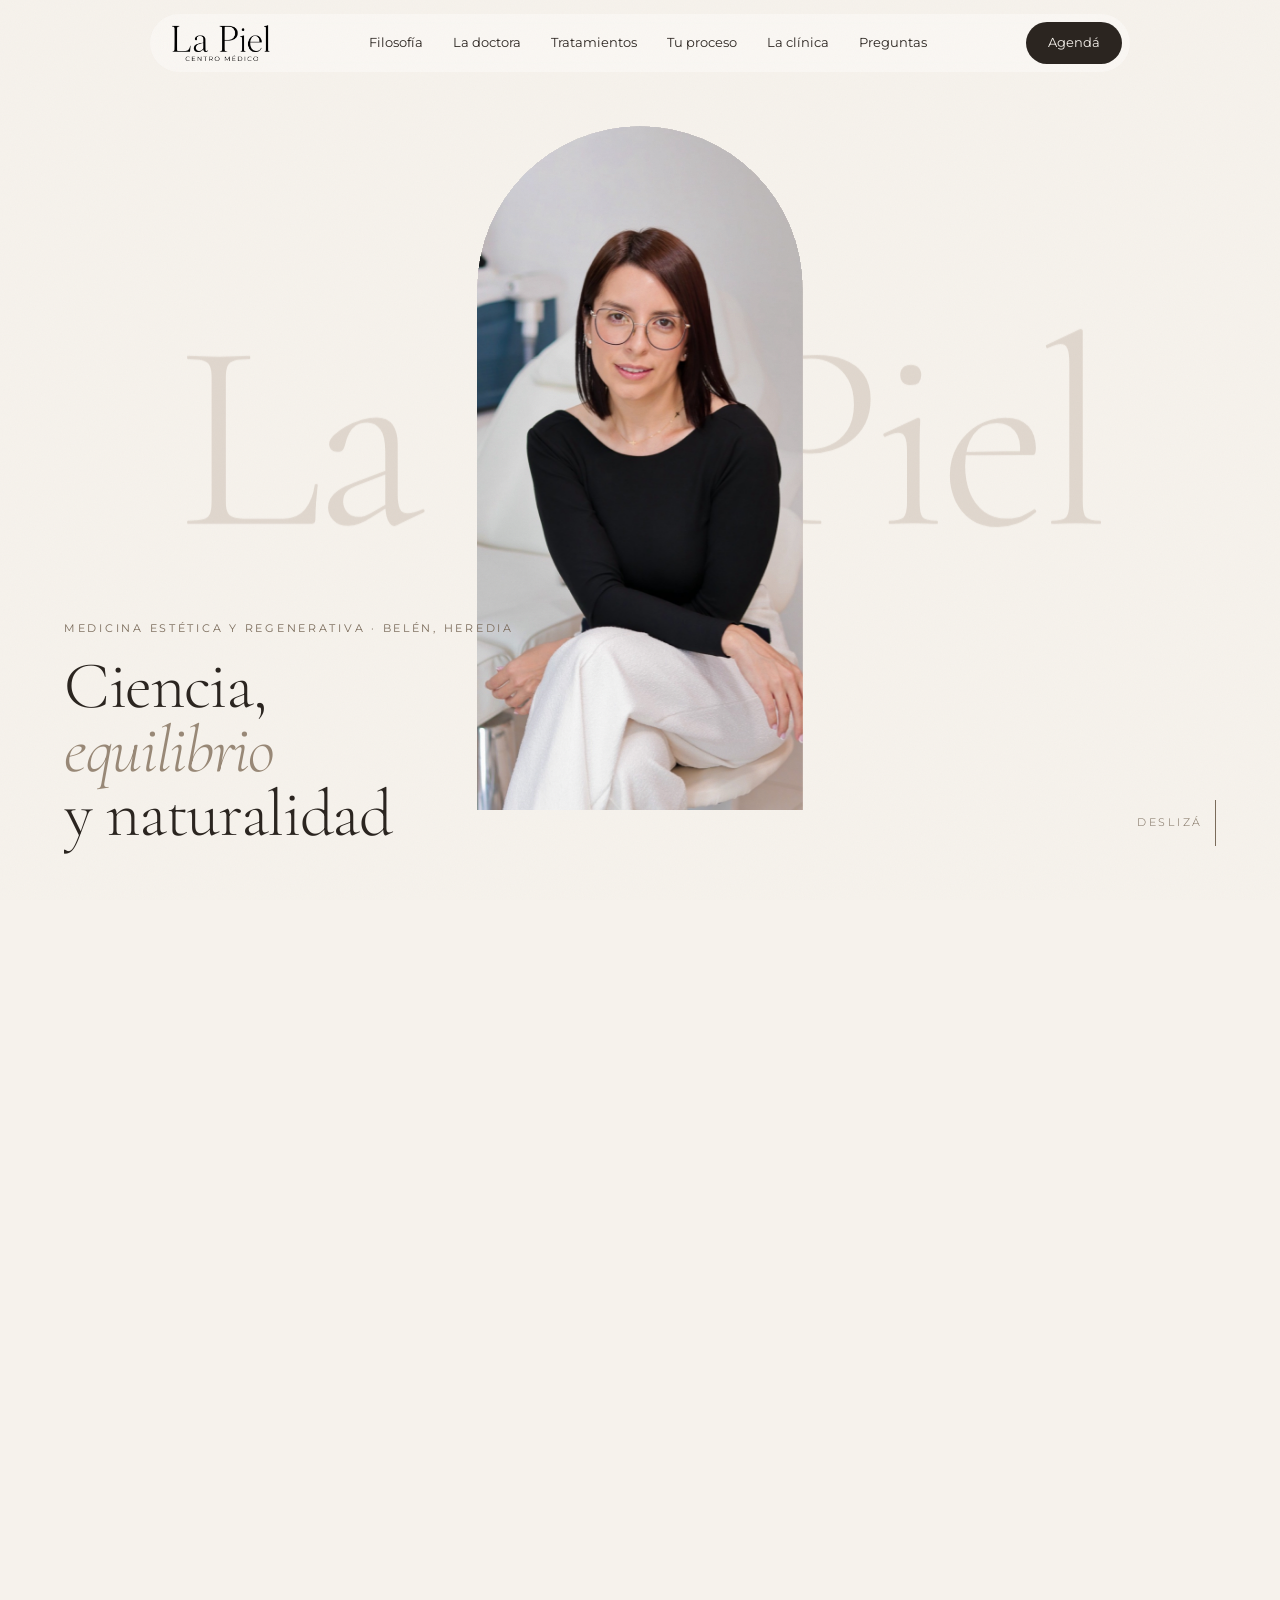
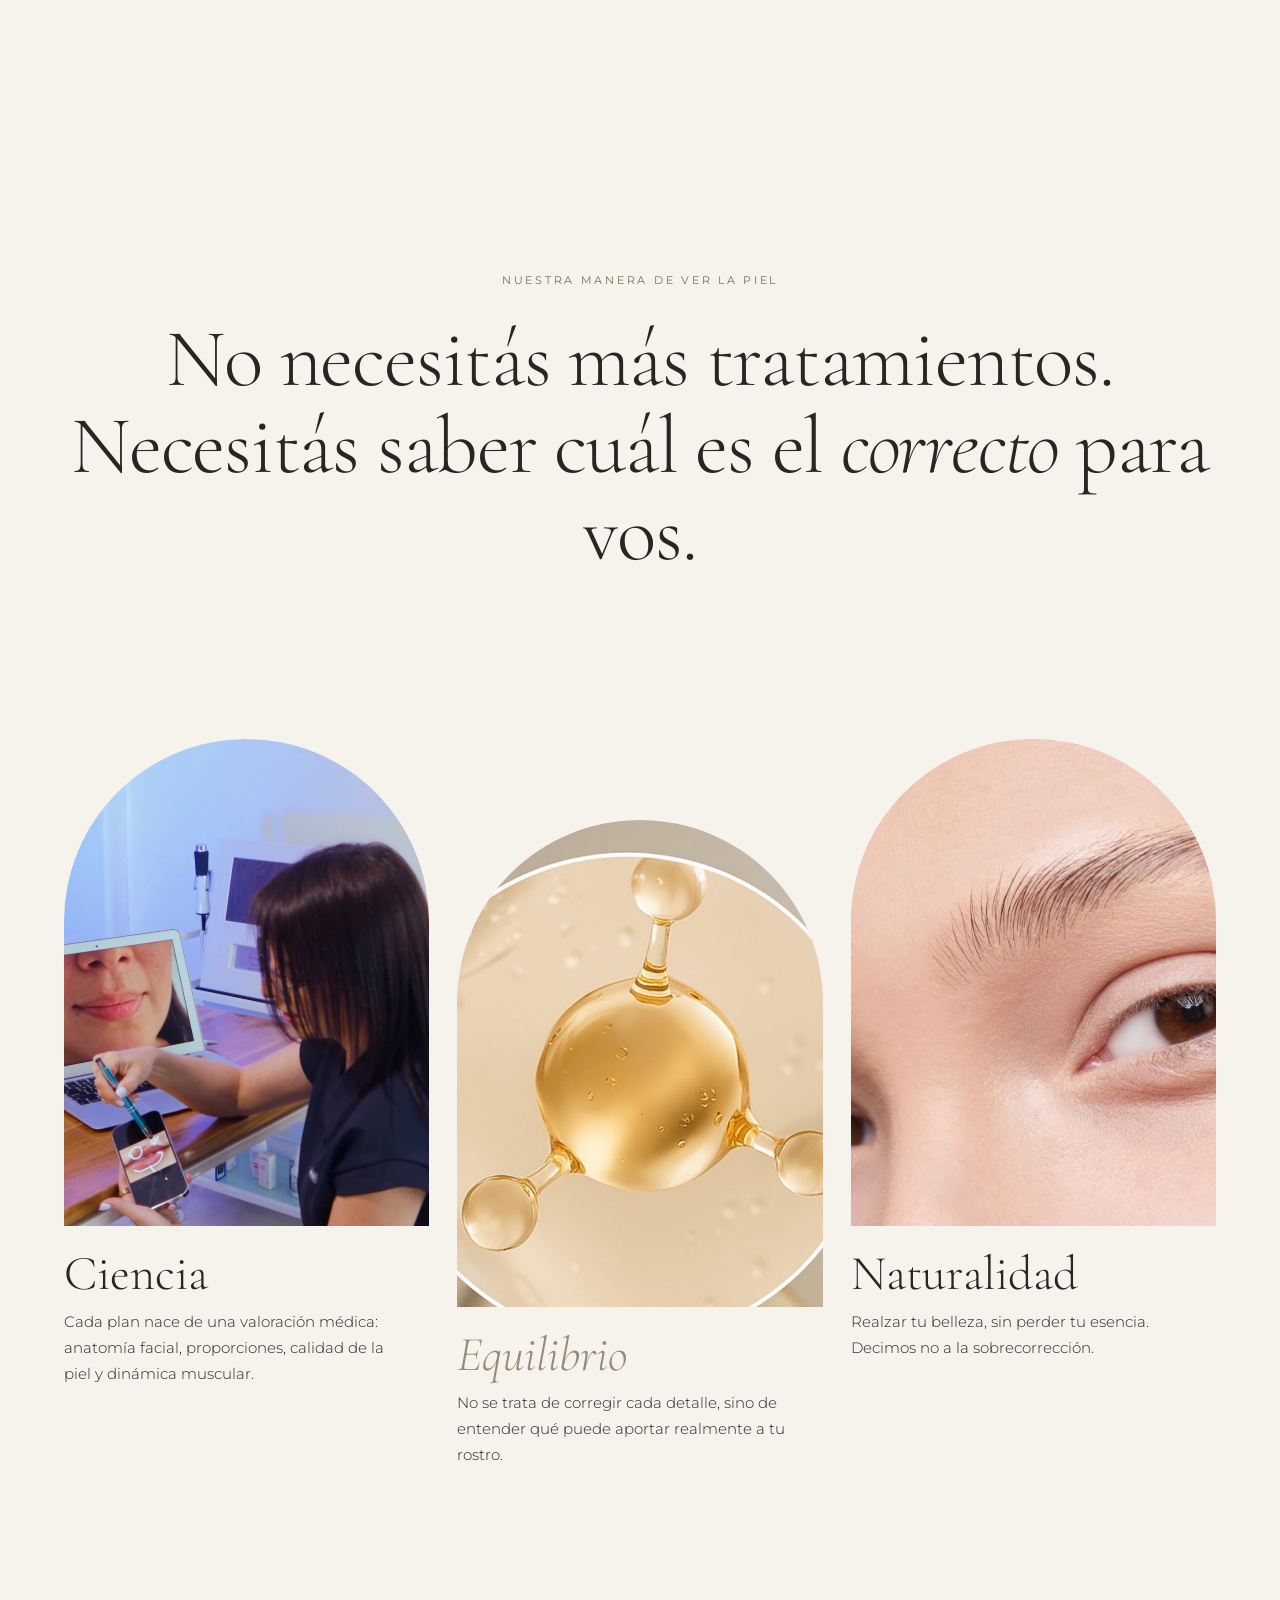
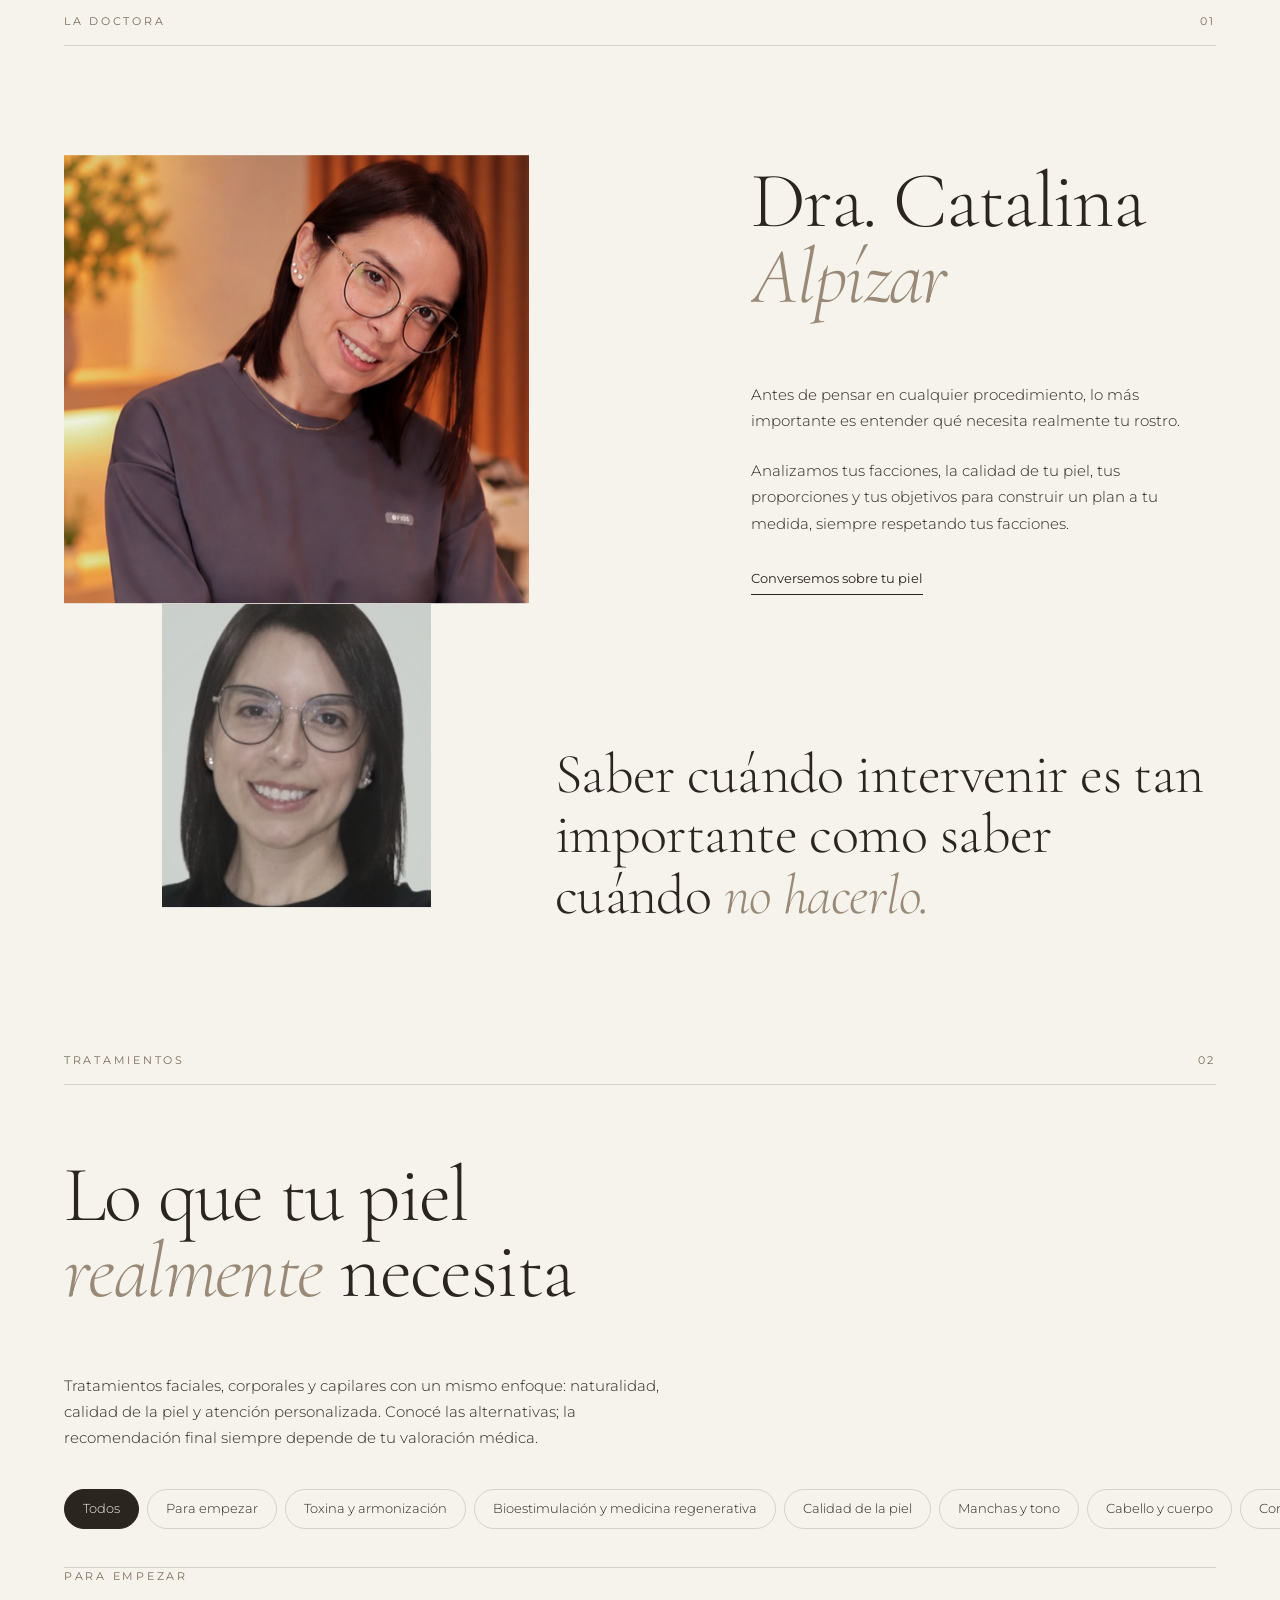
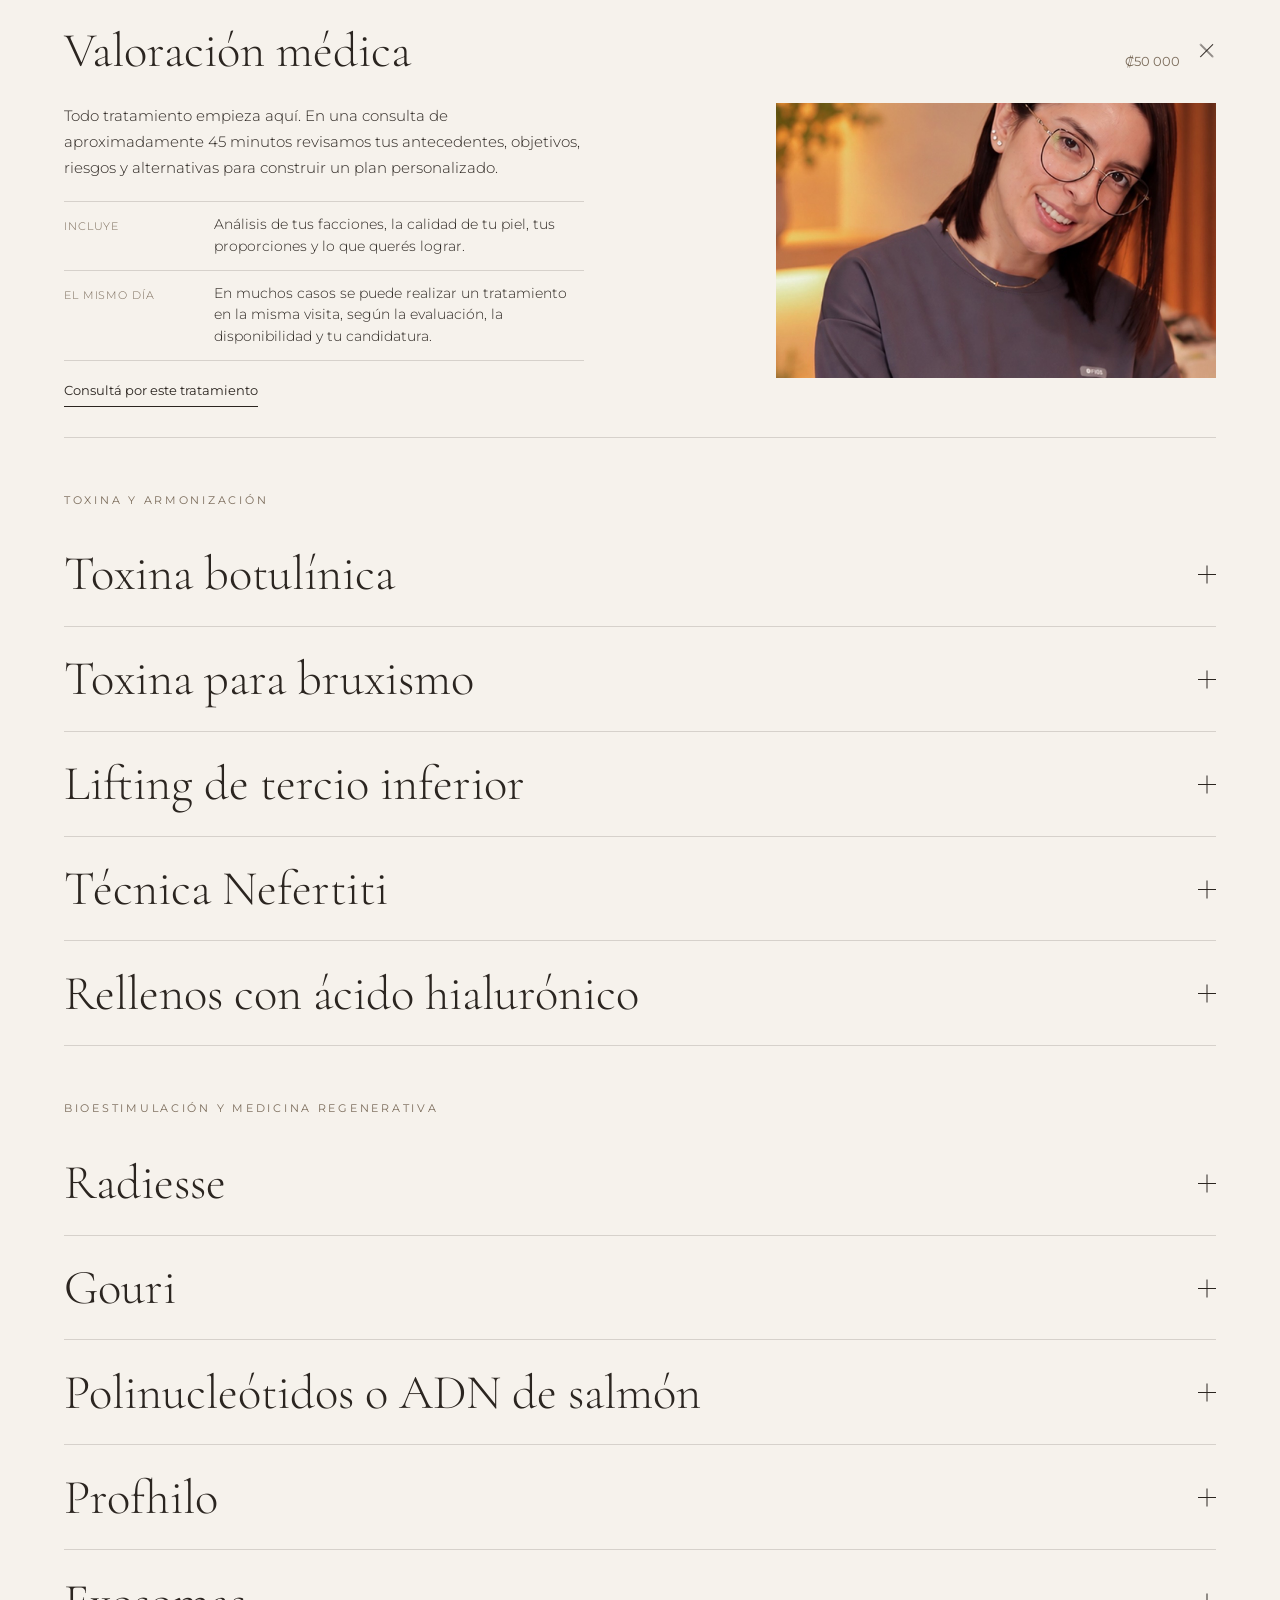
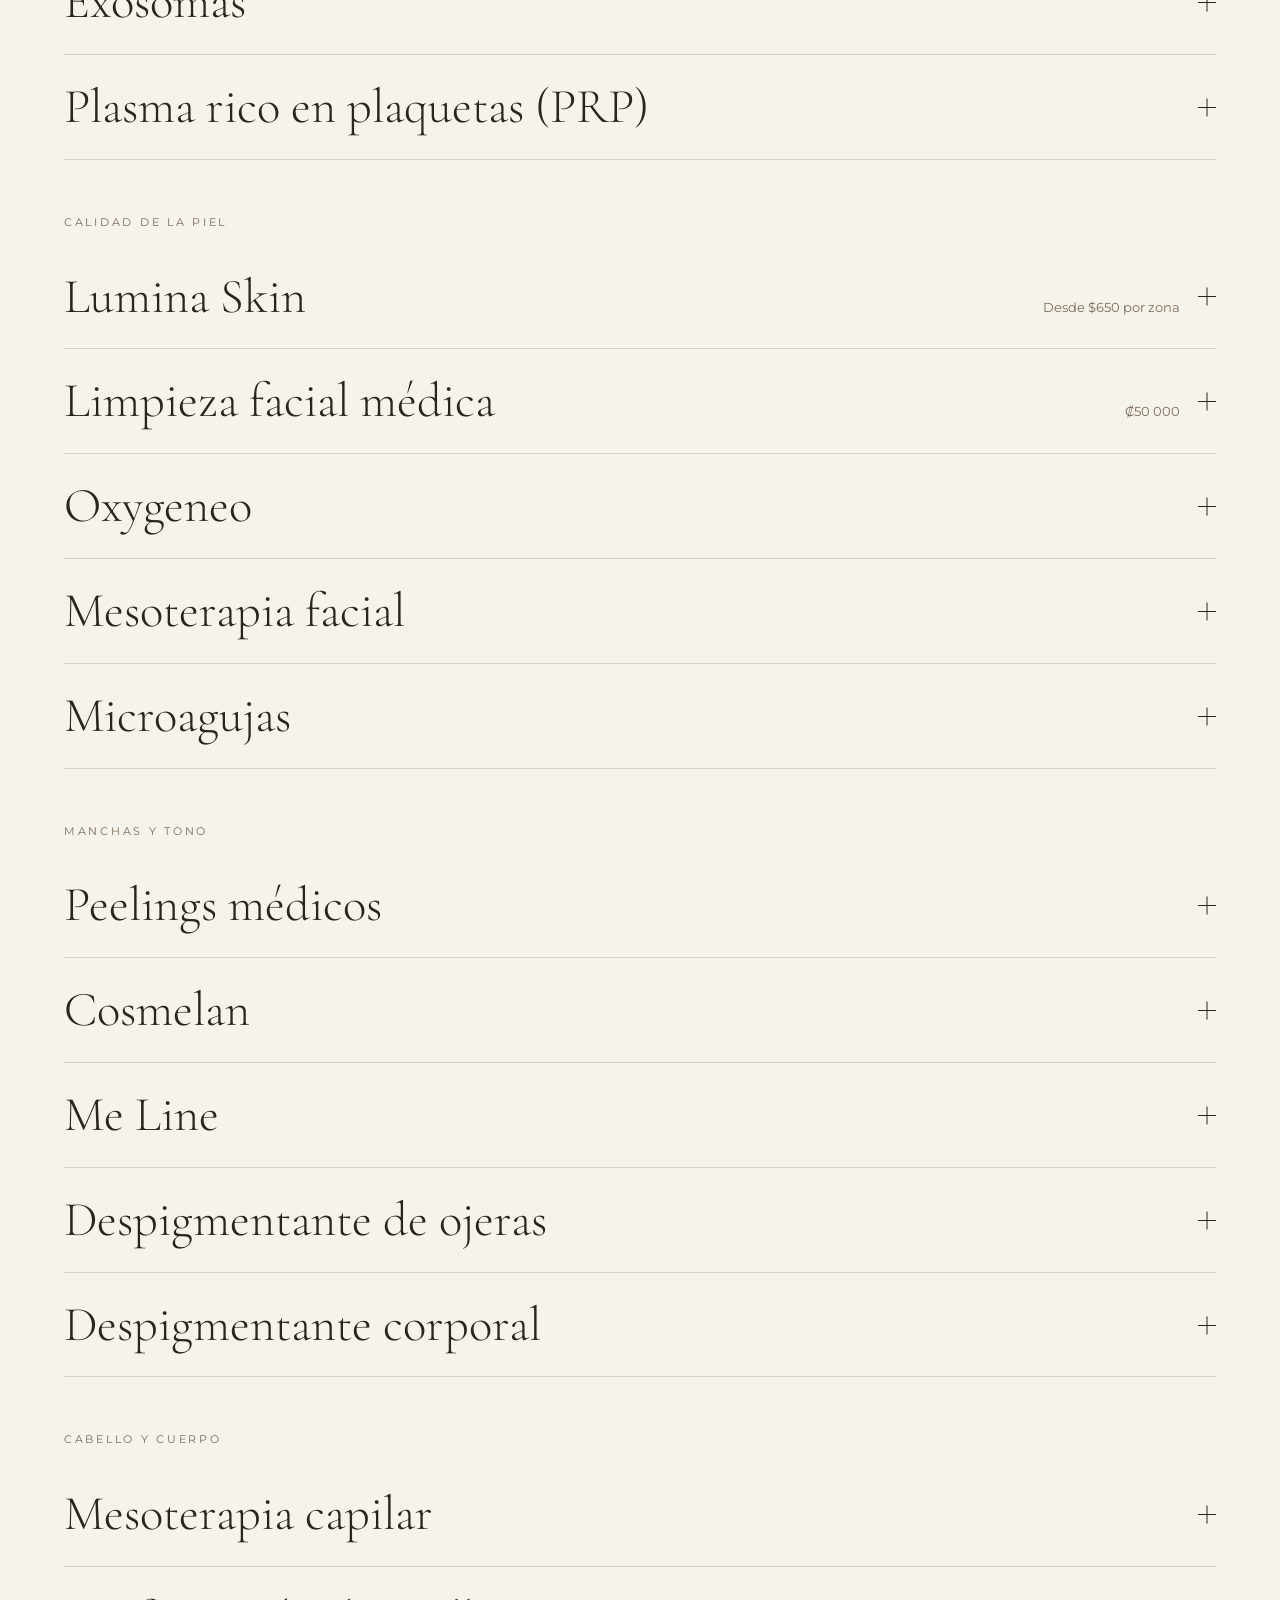
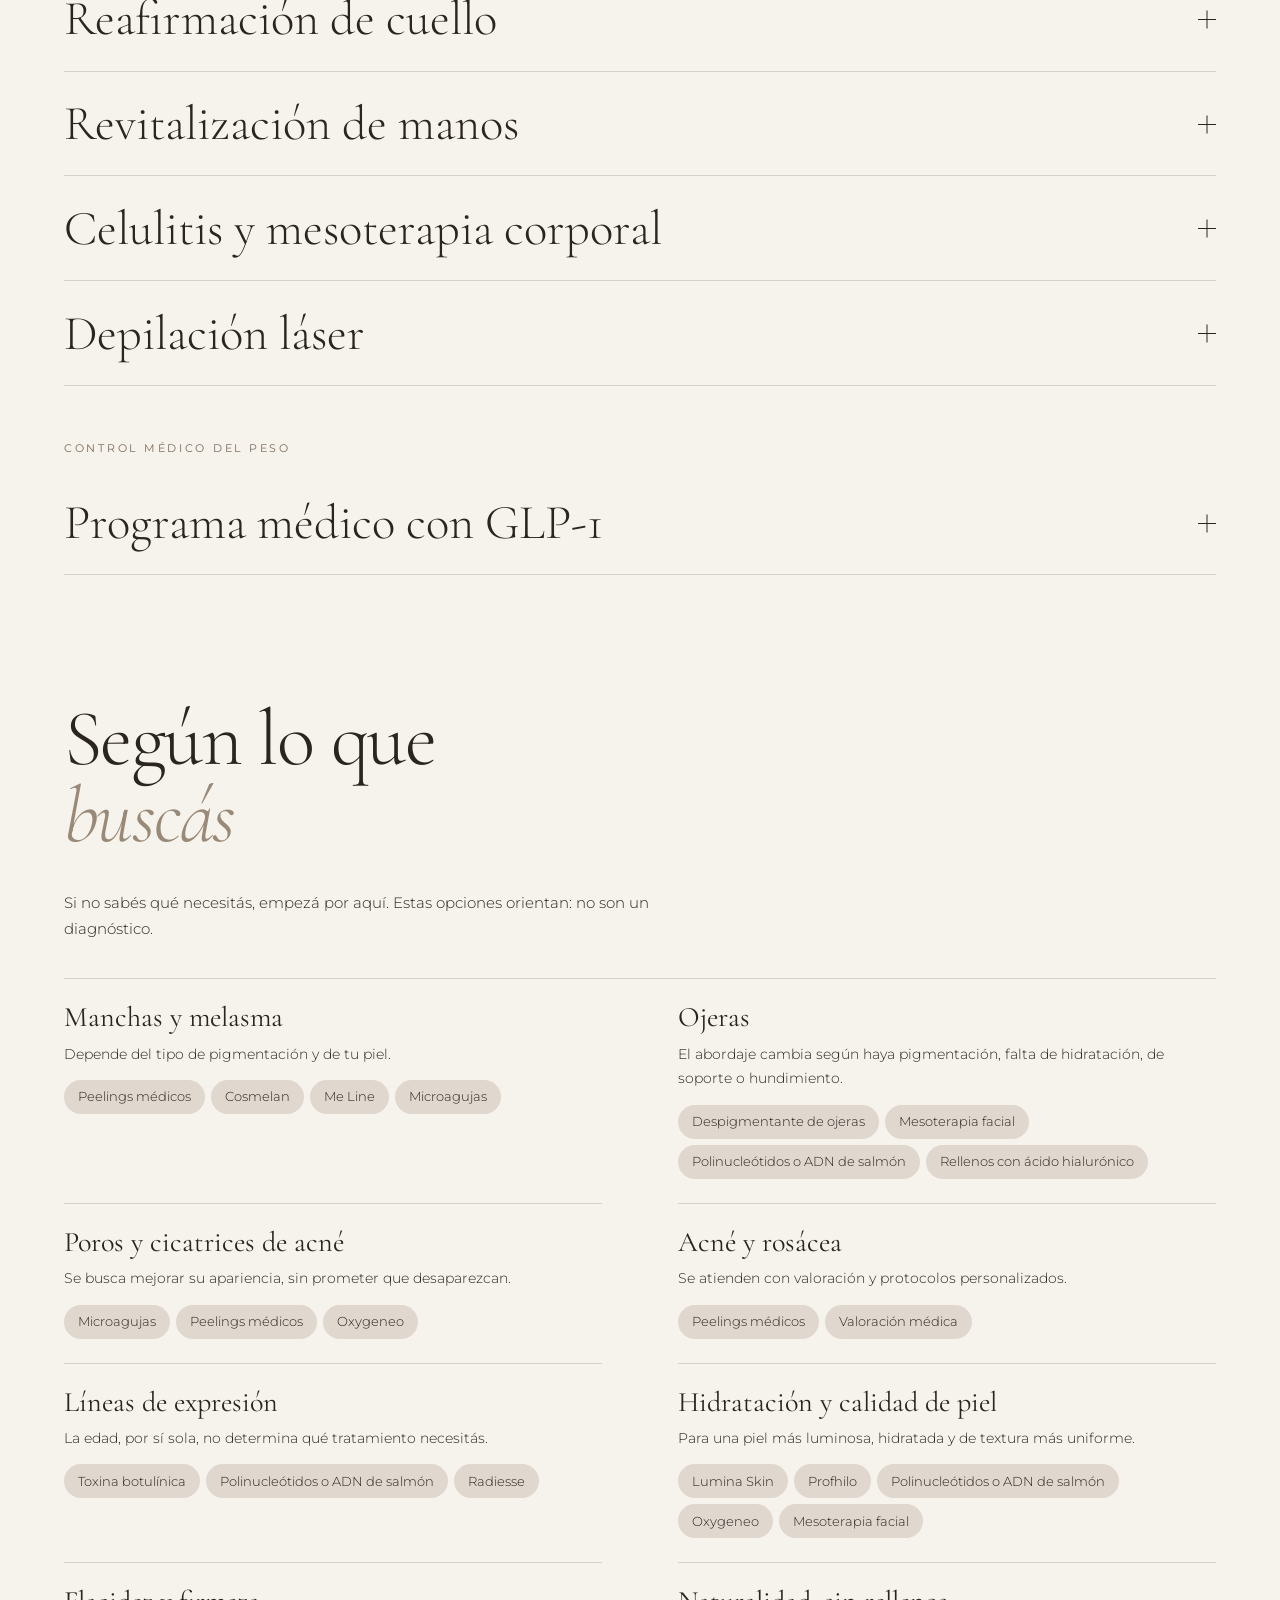
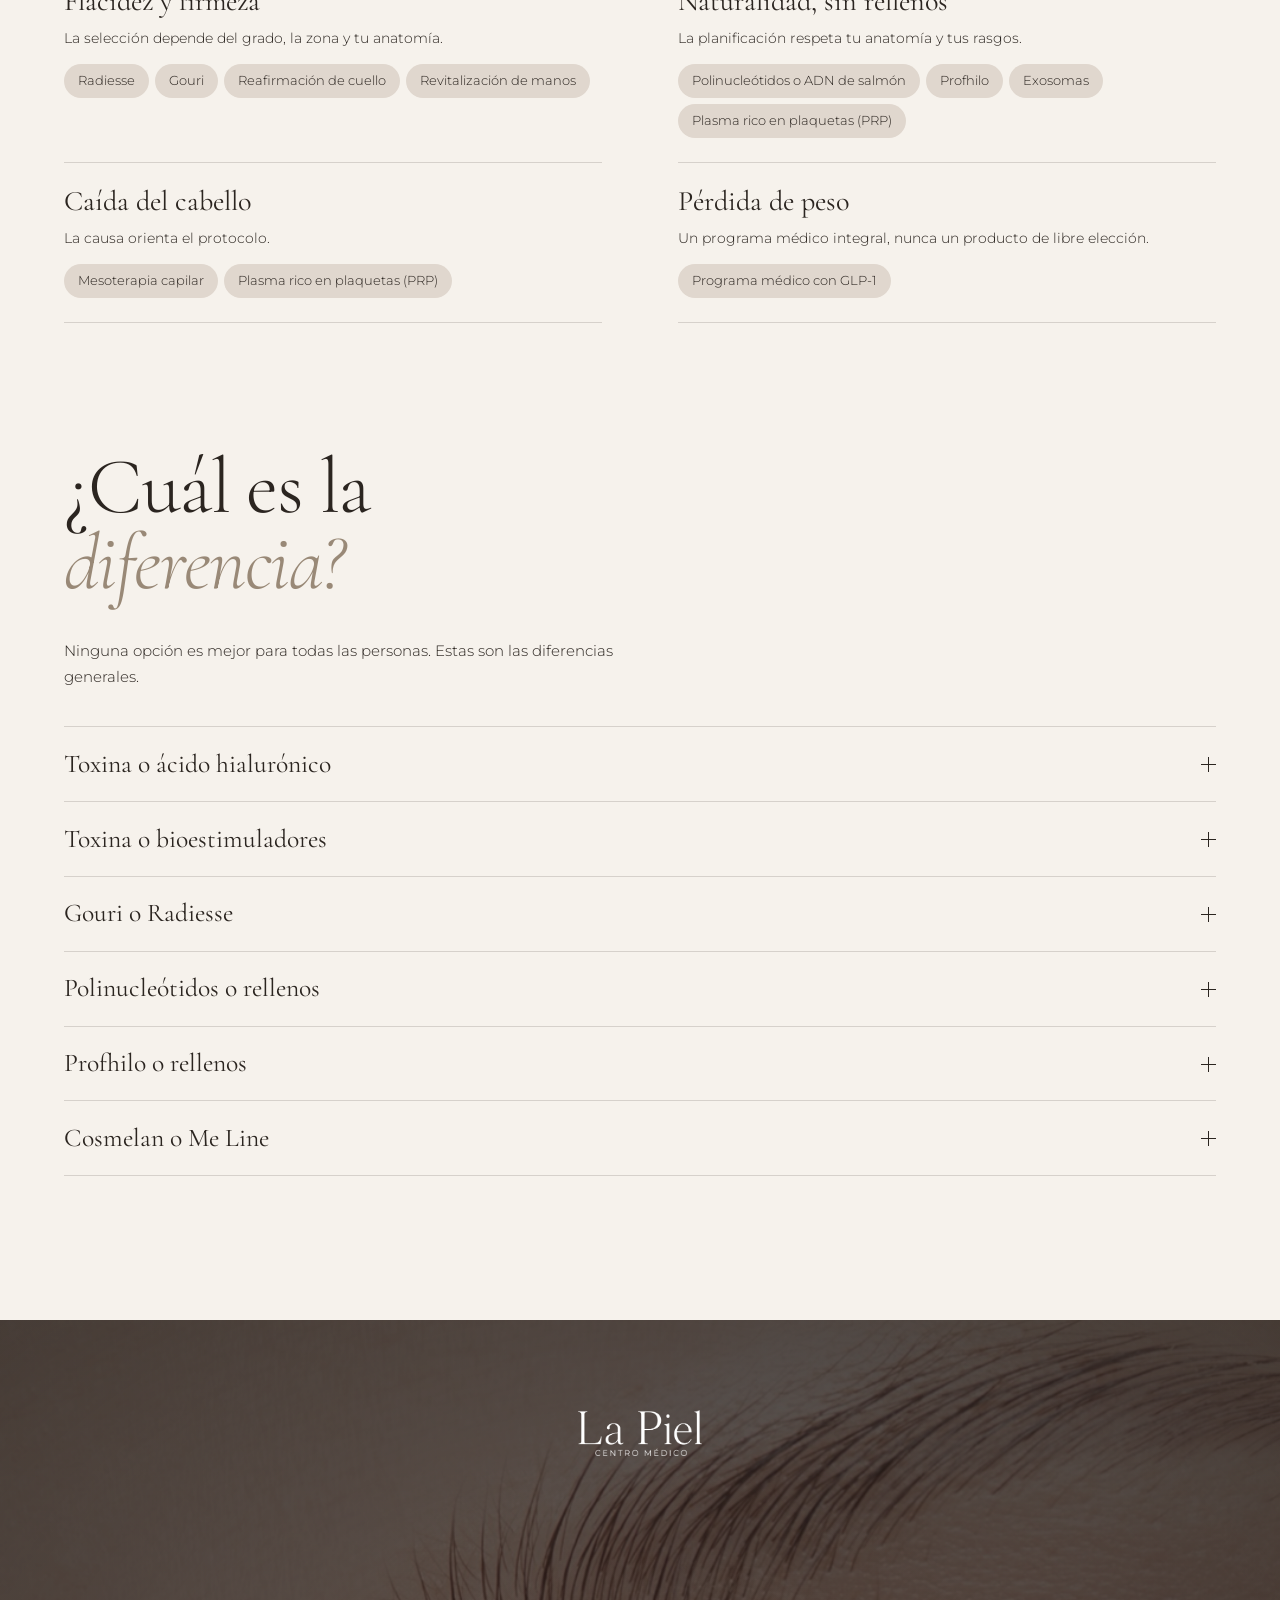
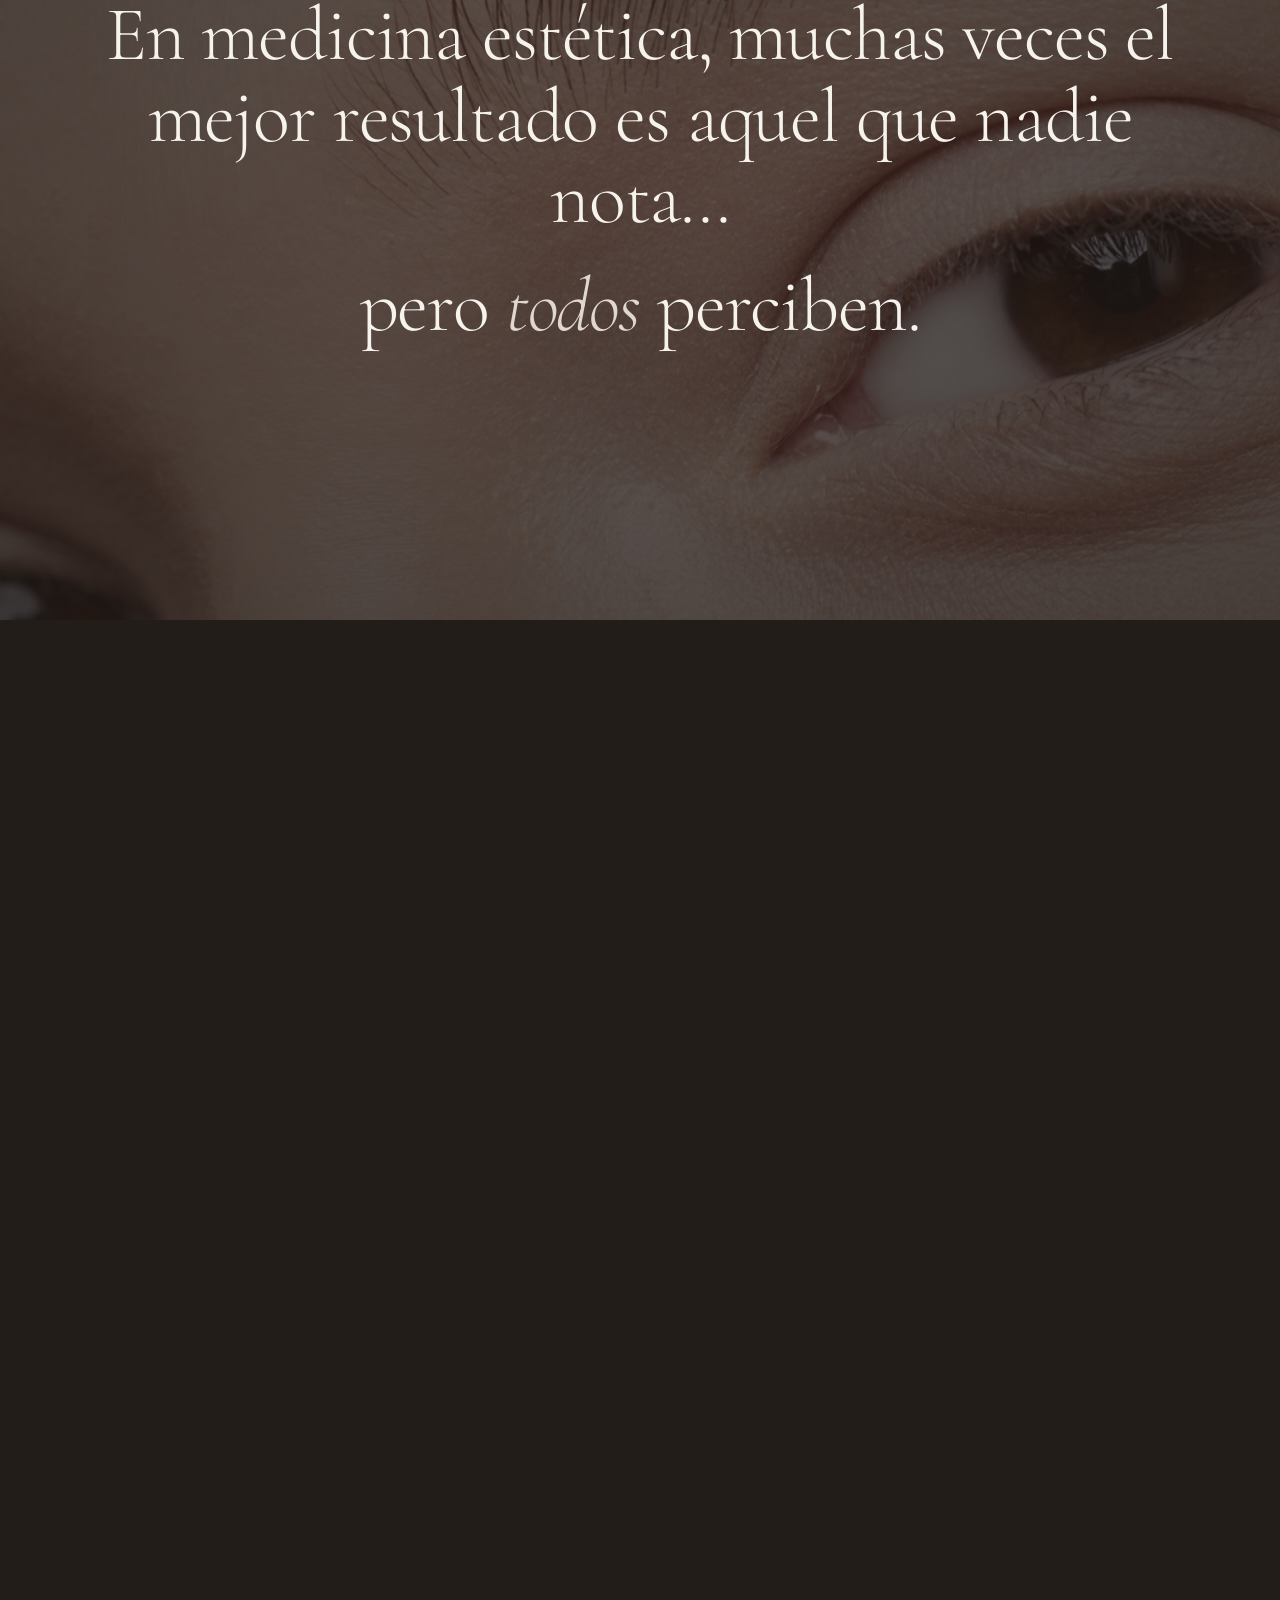
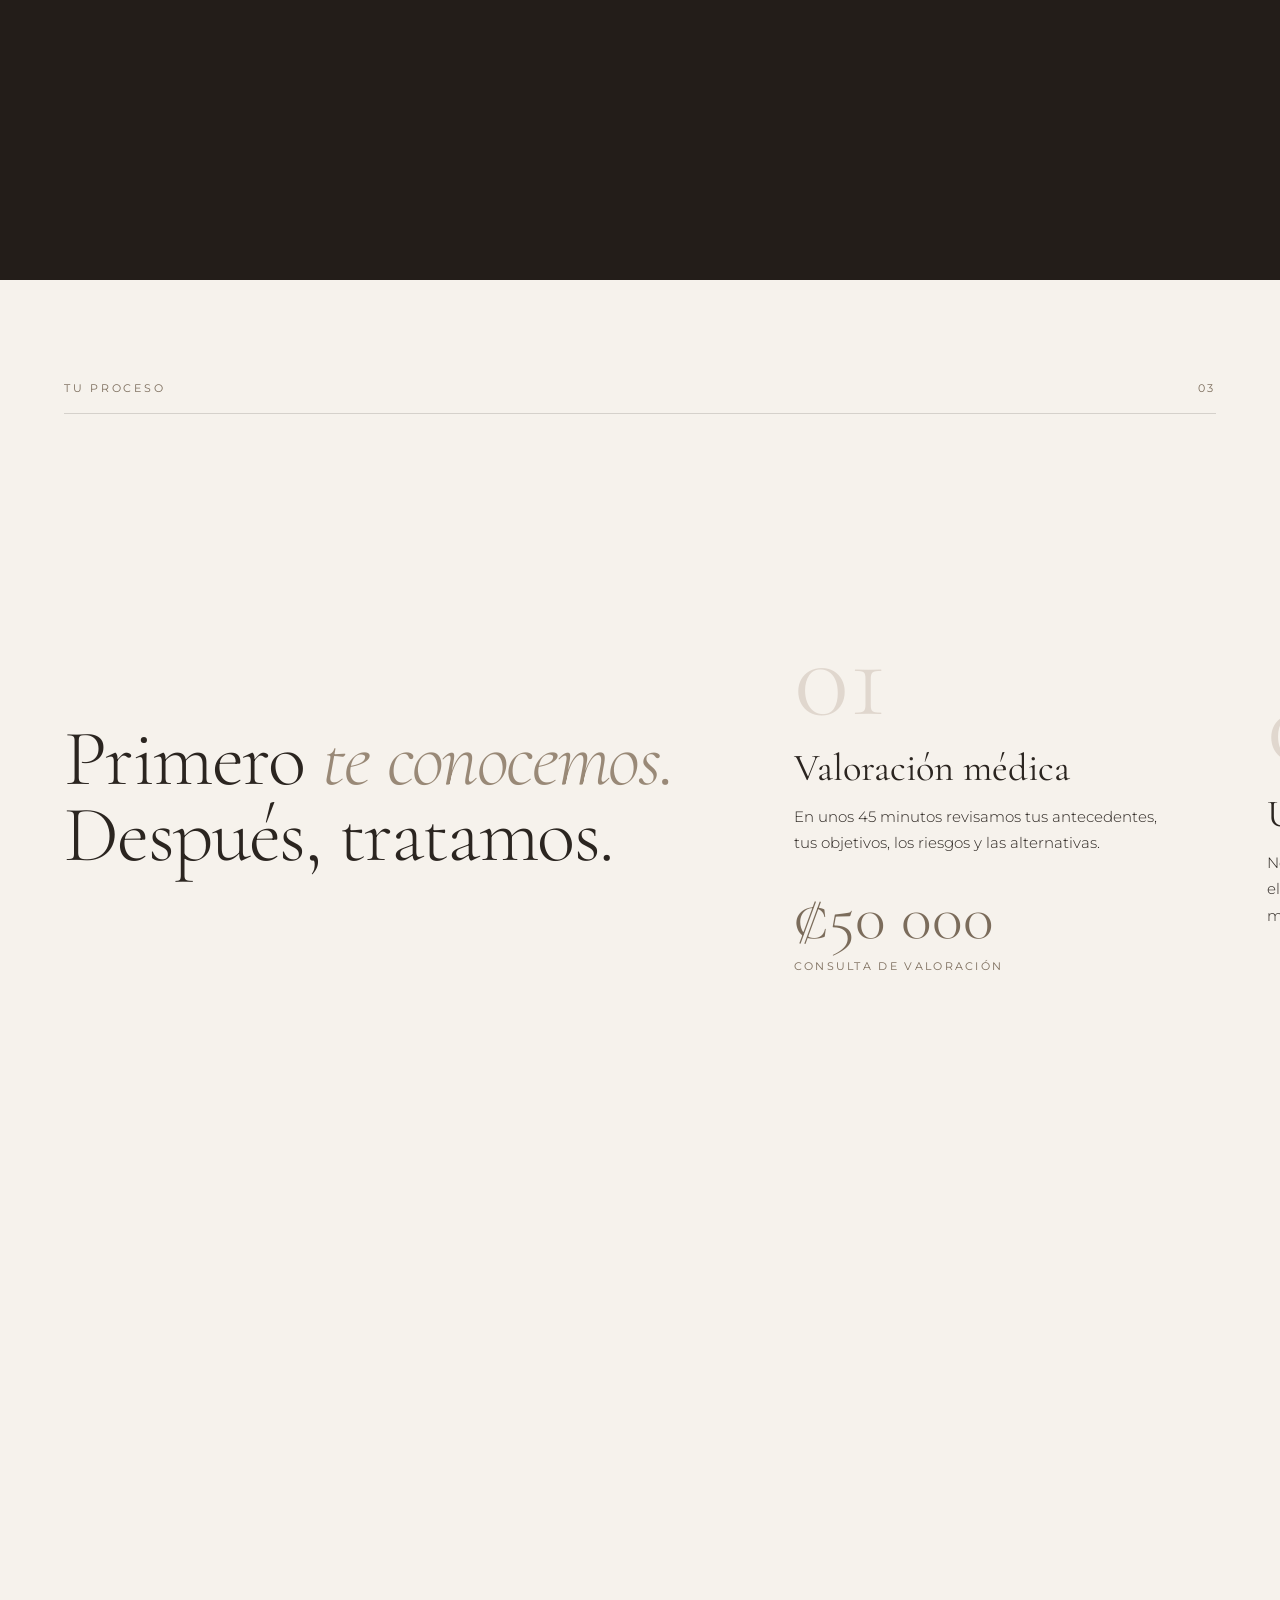
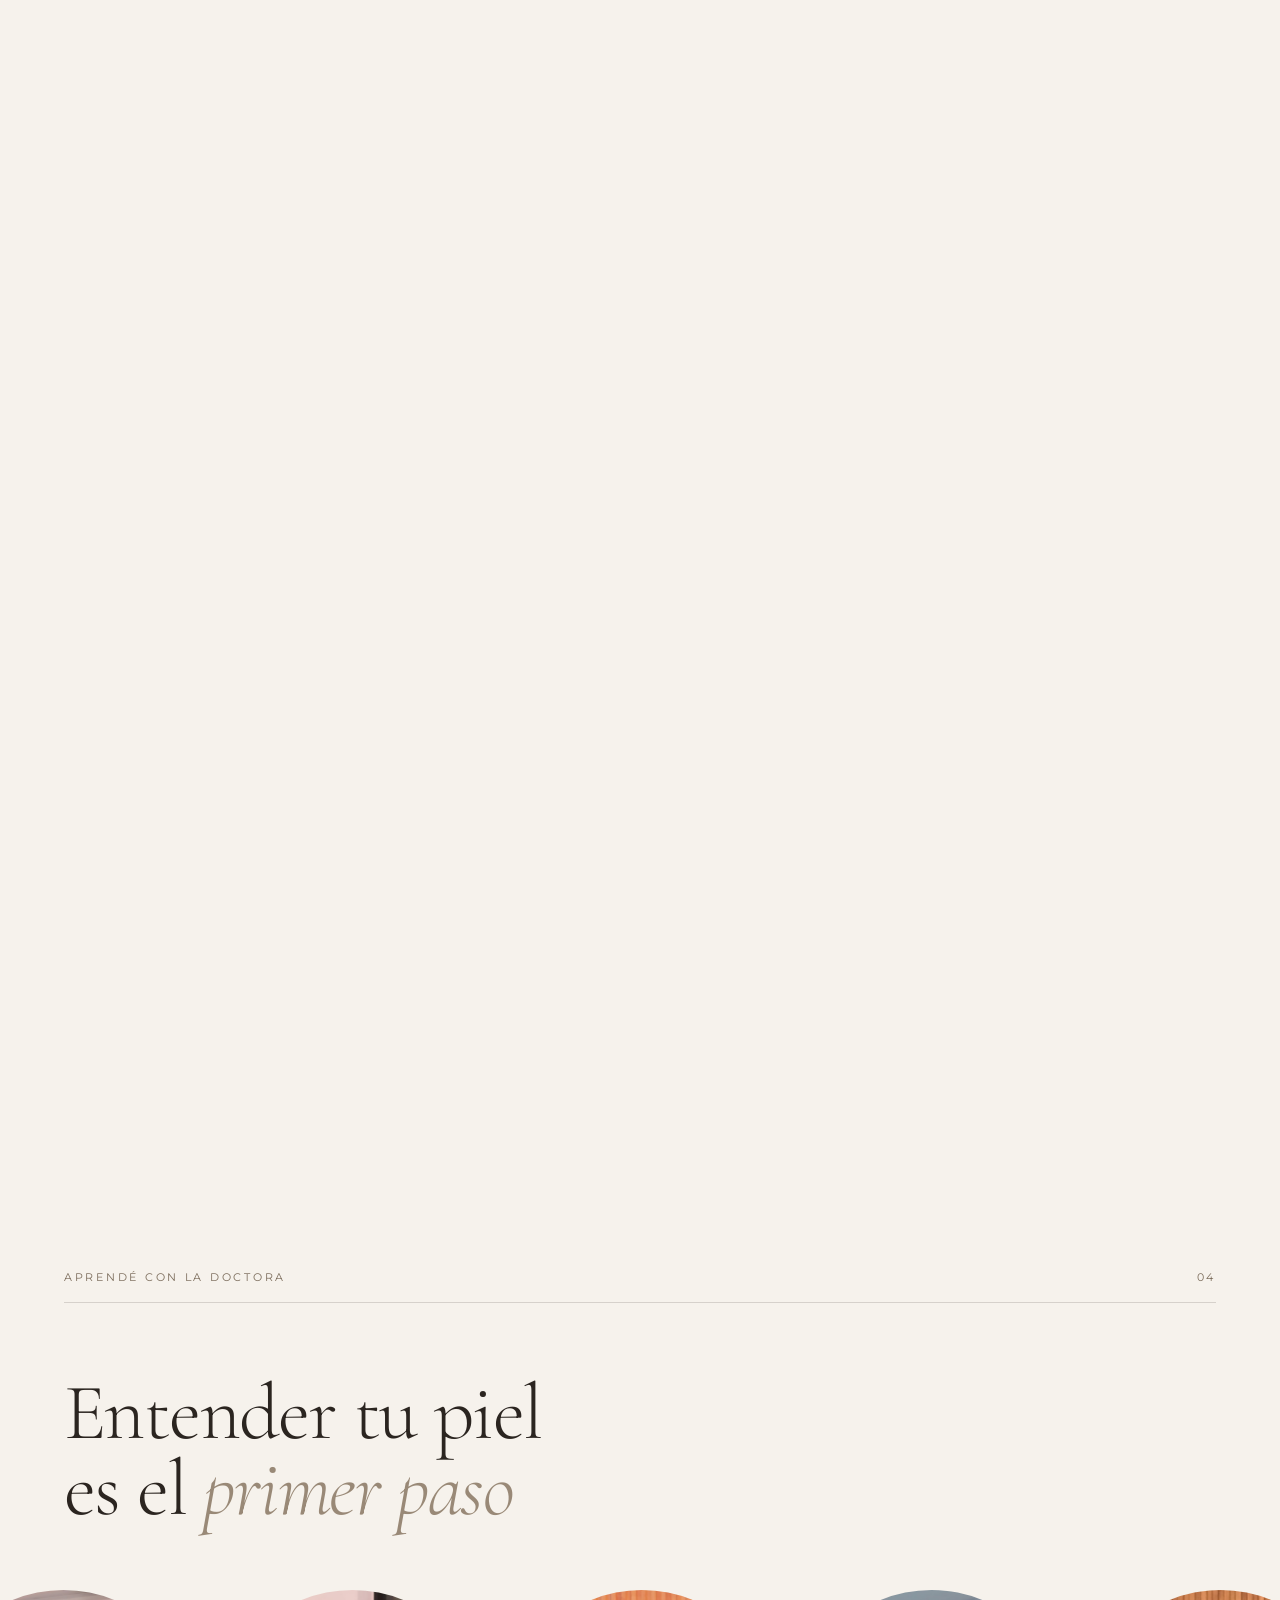
==== index.html @ 3d65d207 "Demostración del sitio de La Piel Centro Médico Publicación temporal con GitHub Pages, fuera de busc" ====
<!doctype html>
<html lang="es-CR">
<head>
  <meta charset="utf-8">
  <!-- Demostración: fuera de buscadores hasta que se publique con su dominio. -->
  <meta name="robots" content="noindex, nofollow">
  <meta name="viewport" content="width=device-width, initial-scale=1, viewport-fit=cover">
  <title>La Piel Centro Médico · Dra. Catalina Alpízar</title>
  <meta name="description" content="Medicina regenerativa y tratamientos faciales, corporales y capilares en Belén, Heredia, con la Dra. Catalina Alpízar. Ciencia, equilibrio y naturalidad.">
  <meta name="theme-color" content="#f6f2ec">
  <link rel="icon" href="img/isotipo.png">
  <link rel="preconnect" href="https://fonts.googleapis.com">
  <link rel="preconnect" href="https://fonts.gstatic.com" crossorigin>
  <link href="https://fonts.googleapis.com/css2?family=Cormorant+Garamond:ital,wght@0,300;0,400;0,500;1,300;1,400&family=Montserrat:wght@300;400;500&display=swap" rel="stylesheet">
  <link rel="stylesheet" href="estilos.css">
  <script>document.documentElement.classList.add('js')</script>
</head>
<body>

<div class="telon" aria-hidden="true"><img src="img/logo-blanco.png" alt=""></div>
<div class="avance" aria-hidden="true"></div>

<header class="nav">
  <a href="#inicio" class="nav-logo" aria-label="La Piel Centro Médico, inicio"><img src="img/logo-negro.png" alt=""></a>
  <nav class="nav-links" aria-label="Principal">
    <a href="#filosofia">Filosofía</a>
    <a href="#doctora">La doctora</a>
    <a href="#tratamientos">Tratamientos</a>
    <a href="#proceso">Tu proceso</a>
    <a href="#clinica">La clínica</a>
    <a href="#preguntas-frecuentes">Preguntas</a>
  </nav>
  <a class="nav-cta" href="https://wa.me/50664792222" target="_blank" rel="noopener">Agendá</a>
</header>

<main>

  <!-- Portada -->
  <section class="portada" id="inicio">
    <div class="portada-fija">
      <p class="portada-gigante" aria-hidden="true"><span data-lado="-1">La</span><span data-lado="1">Piel</span></p>
      <figure class="arco"><img src="img/dra-sentada.jpg" alt="Dra. Catalina Alpízar en su consultorio"></figure>
      <div class="portada-texto">
        <p class="etiqueta entra">Medicina estética y regenerativa · Belén, Heredia</p>
        <h1 class="titulo">
          <span class="linea"><span>Ciencia,</span></span>
          <span class="linea"><span><em>equilibrio</em></span></span>
          <span class="linea"><span>y naturalidad</span></span>
        </h1>
      </div>
      <p class="portada-baja entra">Deslizá<i></i></p>
    </div>
  </section>

  <!-- Manifiesto -->
  <section class="manifiesto">
    <p class="etiqueta">Nuestra manera de ver la piel</p>
    <p class="manifiesto-texto" data-palabras>No necesitás más tratamientos. Necesitás saber cuál es el correcto para vos.</p>
  </section>

  <!-- Filosofía -->
  <section class="pilares" id="filosofia">
    <article class="pilar">
      <figure class="foto"><video src="img/videos/toma-laboratorio.mp4" poster="img/toma-laboratorio.jpg" muted loop playsinline preload="metadata" data-enfoque></video></figure>
      <h2>Ciencia</h2>
      <p class="sube">Cada plan nace de una valoración médica: anatomía facial, proporciones, calidad de la piel y dinámica muscular.</p>
    </article>
    <article class="pilar pilar-baja">
      <figure class="foto"><img src="img/trat/exosomas.jpg" alt="Esfera dorada de sérum" loading="lazy"></figure>
      <h2><em>Equilibrio</em></h2>
      <p class="sube">No se trata de corregir cada detalle, sino de entender qué puede aportar realmente a tu rostro.</p>
    </article>
    <article class="pilar">
      <figure class="foto"><img src="img/piel-ancha.jpg" alt="Primer plano de un rostro con piel luminosa" loading="lazy"></figure>
      <h2>Naturalidad</h2>
      <p class="sube">Realzar tu belleza, sin perder tu esencia. Decimos no a la sobrecorrección.</p>
    </article>
  </section>

  <!-- La doctora -->
  <section class="doctora" id="doctora">
    <div class="regla"><span>La doctora</span><span>01</span></div>
    <div class="doctora-rejilla">
      <figure class="foto foto-a" data-mover="-0.08"><img src="img/dra-sonrisa.jpg" alt="La doctora sonriendo en la clínica" loading="lazy"></figure>
      <figure class="foto foto-b" data-mover="0.1"><img src="img/dra-sueter.jpg" alt="La doctora en su consultorio" loading="lazy"></figure>
      <div class="doctora-texto">
        <h2 class="titulo titulo-m">
          <span class="linea"><span>Dra. Catalina</span></span>
          <span class="linea"><span><em>Alpízar</em></span></span>
        </h2>
        <p class="etiqueta sube">Medicina estética y regenerativa</p>
        <p class="sube">Antes de pensar en cualquier procedimiento, lo más importante es entender qué necesita realmente tu rostro.</p>
        <p class="sube">Analizamos tus facciones, la calidad de tu piel, tus proporciones y tus objetivos para construir un plan a tu medida, siempre respetando tus facciones.</p>
        <a class="enlace sube" href="https://wa.me/50664792222" target="_blank" rel="noopener">Conversemos sobre tu piel</a>
      </div>
      <figure class="foto foto-c" data-mover="-0.05"><img src="img/dra-retrato.jpg" alt="Retrato de la Dra. Catalina Alpízar" loading="lazy"></figure>
      <p class="doctora-cita sube">Saber cuándo intervenir es tan importante como saber cuándo <em>no hacerlo.</em></p>
    </div>
  </section>

  <!-- Tratamientos -->
  <section class="tratamientos" id="tratamientos">
    <div class="regla"><span>Tratamientos</span><span>02</span></div>
    <h2 class="titulo titulo-m">
      <span class="linea"><span>Lo que tu piel</span></span>
      <span class="linea"><span><em>realmente</em> necesita</span></span>
    </h2>
    <p class="tratamientos-intro sube">Tratamientos faciales, corporales y capilares con un mismo enfoque: naturalidad, calidad de la piel y atención personalizada. Conocé las alternativas; la recomendación final siempre depende de tu valoración médica.</p>
    <div class="filtros" id="filtros" role="group" aria-label="Filtrar tratamientos por categoría"></div>
    <ul class="lista" id="lista"></ul>

    <div class="guia-bloque">
      <h2 class="titulo titulo-m">
        <span class="linea"><span>Según lo que</span></span>
        <span class="linea"><span><em>buscás</em></span></span>
      </h2>
      <p class="tratamientos-intro sube">Si no sabés qué necesitás, empezá por aquí. Estas opciones orientan: no son un diagnóstico.</p>
      <ul class="guia" id="guia"></ul>
    </div>

    <div class="guia-bloque">
      <h2 class="titulo titulo-m">
        <span class="linea"><span>¿Cuál es la</span></span>
        <span class="linea"><span><em>diferencia?</em></span></span>
      </h2>
      <p class="tratamientos-intro sube">Ninguna opción es mejor para todas las personas. Estas son las diferencias generales.</p>
      <ul class="plegables" id="diferencias"></ul>
    </div>
  </section>

  <!-- Frase sobre madera -->
  <section class="frase">
    <div class="frase-fija">
      <div class="frase-fondo" aria-hidden="true"></div>
      <img class="frase-marca" src="img/logo-blanco.png" alt="" aria-hidden="true">
      <blockquote>
        <p class="frase-a">En medicina estética, muchas veces el mejor resultado es aquel que nadie nota…</p>
        <p class="frase-b">pero <em>todos</em> perciben.</p>
      </blockquote>
    </div>
  </section>

  <!-- Proceso -->
  <section class="proceso" id="proceso">
    <div class="proceso-fijo">
      <div class="regla"><span>Tu proceso</span><span>03</span></div>
      <div class="proceso-pista">
        <article class="paso paso-inicio">
          <h2 class="titulo titulo-m">Primero <em>te conocemos.</em><br>Después, tratamos.</h2>
        </article>
        <article class="paso">
          <p class="paso-n">01</p>
          <h3>Valoración médica</h3>
          <p>En unos 45 minutos revisamos tus antecedentes, tus objetivos, los riesgos y las alternativas.</p>
          <p class="cifra">₡50 000<small>Consulta de valoración</small></p>
        </article>
        <article class="paso">
          <p class="paso-n">02</p>
          <h3>Un plan para vos</h3>
          <p>No todas las pieles necesitan lo mismo. Definimos el protocolo adecuado para tu caso, sin hacer de más.</p>
        </article>
        <article class="paso">
          <p class="paso-n">03</p>
          <h3>Tratamiento y seguimiento</h3>
          <p>Cada aplicación se planifica de forma personalizada, con seguimiento profesional durante el proceso.</p>
        </article>
        <figure class="paso paso-foto"><img src="img/dra-consultorio.jpg" alt="La doctora en el consultorio de la clínica" loading="lazy"></figure>
      </div>
    </div>
  </section>

  <!-- Instagram -->
  <section class="aprende" id="aprende">
    <div class="aprende-cabeza">
      <div class="regla"><span>Aprendé con la doctora</span><span>04</span></div>
      <h2 class="titulo titulo-m">
        <span class="linea"><span>Entender tu piel</span></span>
        <span class="linea"><span>es el <em>primer paso</em></span></span>
      </h2>
    </div>
    <div class="carril" id="carril" tabindex="0" aria-label="Videos de Instagram de la doctora"></div>
    <a class="enlace aprende-ig" href="https://www.instagram.com/lapielcentromedicodraalpizar/" target="_blank" rel="noopener">Seguinos en Instagram</a>
  </section>

  <!-- Tarjetas de regalo -->
  <section class="regalo" id="regalo">
    <div class="regla"><span>Tarjetas de regalo</span><span>05</span></div>
    <div class="regalo-rejilla">
      <figure class="foto"><img src="img/tarjetas.jpg" alt="Tarjetas de regalo de La Piel" loading="lazy"></figure>
      <div>
        <h2 class="titulo titulo-m">
          <span class="linea"><span>El mejor regalo</span></span>
          <span class="linea"><span>no viene <em>en una caja</em></span></span>
        </h2>
        <p class="sube">Regalá una experiencia enfocada en el bienestar y el cuidado de la piel, siempre respaldada por criterio médico.</p>
        <ul class="regalo-lista sube">
          <li>Toxina botulínica</li><li>Lumina Skin</li><li>Bioestimuladores de colágeno</li><li>Revitalización con polinucleótidos</li>
        </ul>
        <a class="enlace sube" href="https://wa.me/50664792222" target="_blank" rel="noopener">Escribinos para elegirla</a>
      </div>
    </div>
  </section>

  <!-- Tienda -->
  <section class="tienda" id="tienda">
    <figure class="tienda-foto" data-mover="-0.06"><img src="img/ampolla.jpg" alt="Ampolla de sérum dorado" loading="lazy"></figure>
    <div class="tienda-texto">
      <p class="etiqueta">Tienda · Próximamente</p>
      <h2 class="titulo titulo-m">
        <span class="linea"><span>Tu rutina,</span></span>
        <span class="linea"><span><em>en casa</em></span></span>
      </h2>
      <p class="sube">Los productos que la doctora recomienda, con pago en línea o por SINPE, conectados al inventario de la clínica.</p>
    </div>
  </section>

  <!-- La clínica -->
  <section class="clinica" id="clinica">
    <div class="regla"><span>La clínica</span><span>06</span></div>
    <h2 class="titulo titulo-m">
      <span class="linea"><span>Te esperamos</span></span>
      <span class="linea"><span>en <em>Belén</em></span></span>
    </h2>
    <div class="clinica-rejilla">
      <div class="clinica-dato sube"><h3>Dónde estamos</h3><p>Plaza Manantial, local 4-5<br>Belén, Heredia, Costa Rica</p>
        <p class="clinica-enlaces"><a class="enlace" href="https://maps.app.goo.gl/TbQ3dBYJaZHiMnTw9" target="_blank" rel="noopener">Google Maps</a><a class="enlace" href="https://waze.com/ul/hd1u0u8xmj" target="_blank" rel="noopener">Waze</a></p></div>
      <div class="clinica-dato sube"><h3>Horario</h3><p>Lunes a viernes: 9:00 a. m. a 7:00 p. m.<br>Sábados: 9:00 a. m. a 3:00 p. m.<br>Domingos: cerrado</p><p class="clinica-nota">Atención con cita previa.</p></div>
      <div class="clinica-dato sube"><h3>Para tu visita</h3><p>Parqueo privado y bajo techo.<br>Podés venir con hasta dos acompañantes.<br>Atendemos a hombres, mujeres y pacientes internacionales.</p></div>
    </div>
  </section>

  <!-- Preguntas frecuentes -->
  <section class="faq" id="preguntas-frecuentes">
    <div class="regla"><span>Preguntas frecuentes</span><span>07</span></div>
    <h2 class="titulo titulo-m">
      <span class="linea"><span>Lo que <em>suelen</em></span></span>
      <span class="linea"><span>preguntarnos</span></span>
    </h2>
    <ul class="plegables" id="preguntas"></ul>
    <p class="faq-pie sube">La información de este sitio es educativa y no sustituye una valoración médica. El diagnóstico, las indicaciones y el protocolo de cada paciente los determina la Dra. Catalina Alpízar Madrigal.</p>
  </section>

  <!-- Cierre -->
  <section class="cierre" id="contacto">
    <img class="cierre-marca" src="img/logo-blanco.png" alt="" aria-hidden="true">
    <p class="etiqueta">Plaza Manantial · Belén, Heredia</p>
    <h2 class="titulo titulo-g">
      <span class="linea"><span>Agendá tu</span></span>
      <span class="linea"><span><em>valoración</em></span></span>
    </h2>
    <a class="boton boton-claro iman" href="https://wa.me/50664792222" target="_blank" rel="noopener"><span>Escribinos por WhatsApp</span></a>
    <ul class="cierre-datos">
      <li><a href="https://wa.me/50664792222" target="_blank" rel="noopener">+506 6479 2222</a></li>
      <li><a href="https://maps.app.goo.gl/TbQ3dBYJaZHiMnTw9" target="_blank" rel="noopener">Cómo llegar</a></li>
      <li><a href="https://www.instagram.com/lapielcentromedicodraalpizar/" target="_blank" rel="noopener">Instagram</a></li>
      <li><a href="https://www.facebook.com/lapielcentromedicodracatalinaalpizar/" target="_blank" rel="noopener">Facebook</a></li>
    </ul>
    <footer class="pie">
      <img src="img/logo-blanco.png" alt="La Piel Centro Médico">
      <p><a href="privacidad.html">Aviso de privacidad</a> · Sitio desarrollado por Montevo Studio</p>
    </footer>
  </section>
</main>

<a class="fijo iman" href="https://wa.me/50664792222" target="_blank" rel="noopener"><span>Agendá tu valoración</span></a>

<script src="sitio.js"></script>
</body>
</html>
---- estilos.css ----
:root {
  --crema: #f6f2ec;
  --papel: #fbf9f5;
  --beige: #e0d7ce;
  --taupe: #998977;
  --cafe: #7b6c5b;
  --tinta: #2b2520;
  --noche: #231d19;
  --linea: rgb(43 37 32 / .16);
  --serif: 'Cormorant Garamond', Georgia, serif;
  --sans: 'Montserrat', system-ui, sans-serif;
  --resorte: cubic-bezier(.34, 1.45, .64, 1);
  --suave: cubic-bezier(.16, 1, .3, 1);
  --margen: clamp(20px, 5vw, 72px);
}

* { box-sizing: border-box; margin: 0; }
html { scroll-behavior: smooth; -webkit-text-size-adjust: 100%; }
body {
  background: var(--crema); color: var(--tinta);
  font: 300 15px/1.75 var(--sans);
  -webkit-font-smoothing: antialiased; overflow-x: clip;
}
img { display: block; max-width: 100%; }
a { color: inherit; text-decoration: none; }
ul { list-style: none; padding: 0; }
button { font: inherit; color: inherit; background: none; border: 0; cursor: pointer; }
:focus-visible { outline: 2px solid var(--cafe); outline-offset: 3px; }
section[id] { scroll-margin-top: 90px; }

/* Grano de papel sobre toda la página: también disimula las fotos de baja resolución. */
body::after {
  content: ''; position: fixed; inset: 0; z-index: 90; pointer-events: none; opacity: .035; mix-blend-mode: multiply;
  background-image: url("data:image/svg+xml,%3Csvg xmlns='http://www.w3.org/2000/svg' width='220' height='220'%3E%3Cfilter id='n'%3E%3CfeTurbulence type='fractalNoise' baseFrequency='.85' numOctaves='3' stitchTiles='stitch'/%3E%3C/filter%3E%3Crect width='100%25' height='100%25' filter='url(%23n)'/%3E%3C/svg%3E");
}

/* ── Tipografía ── */
.etiqueta { font-size: 10.5px; font-weight: 400; letter-spacing: .26em; text-transform: uppercase; color: var(--cafe); }
.titulo { font: 300 clamp(50px, 8.4vw, 124px)/.96 var(--serif); letter-spacing: -.02em; }
.titulo em { font-weight: 300; color: var(--taupe); }
.titulo-m { font-size: clamp(42px, 6.2vw, 92px); }
.titulo-g { font-size: clamp(62px, 13vw, 200px); line-height: .92; }
.linea { display: block; overflow: hidden; padding-bottom: .12em; margin-bottom: -.12em; }
.linea > span { display: block; }

.regla {
  display: flex; justify-content: space-between; padding-bottom: 14px; border-bottom: 1px solid var(--linea);
  font-size: 10.5px; font-weight: 400; letter-spacing: .26em; text-transform: uppercase; color: var(--cafe);
}

.enlace { display: inline-block; position: relative; padding-bottom: 5px; font-size: 13px; font-weight: 400; }
.enlace::after {
  content: ''; position: absolute; inset: auto 0 0; height: 1px; background: currentColor;
  transform-origin: right; transition: transform .7s var(--suave);
}
@media (hover: hover) { .enlace:hover::after { transform: scaleX(0); } }

/* ── Telón de entrada ── */
.telon { position: fixed; inset: 0; z-index: 100; display: none; place-items: center; background: var(--cafe); }
.js .telon { display: grid; animation: telon 1s 1.5s var(--suave) forwards; }
.telon img { width: min(62vw, 300px); animation: telon-logo 1.3s var(--suave) both; }
@keyframes telon { to { transform: translateY(-100%); visibility: hidden; } }
@keyframes telon-logo { from { opacity: 0; transform: translateY(16px) scale(.97); } }

.avance { position: fixed; inset: 0 0 auto; z-index: 80; height: 2px; background: var(--taupe); transform: scaleX(0); transform-origin: left; }

/* ── Menú flotante ── */
.nav {
  position: fixed; z-index: 70; top: 14px; left: 50%; translate: -50% 0;
  width: min(100% - 28px, 980px); height: 58px; padding: 0 8px 0 22px;
  display: flex; align-items: center; justify-content: space-between; gap: 18px;
  background: rgb(251 249 245 / .72); backdrop-filter: blur(18px) saturate(1.2); -webkit-backdrop-filter: blur(18px) saturate(1.2);
  border-radius: 999px; transition: transform .7s var(--suave);
}
.nav.oculto { transform: translateY(-90px); }
.nav-logo img { height: 36px; width: auto; }
.nav-links { display: flex; gap: clamp(14px, 2.4vw, 30px); font-size: 12.5px; font-weight: 400; }
.nav-links a { position: relative; padding: 6px 0; }
.nav-links a::after { content: ''; position: absolute; inset: auto 0 2px; height: 1px; background: currentColor; transform: scaleX(0); transform-origin: left; transition: transform .6s var(--suave); }
@media (hover: hover) { .nav-links a:hover::after { transform: scaleX(1); } }
.nav-cta {
  height: 42px; padding: 0 22px; display: grid; place-items: center; border-radius: 999px;
  background: var(--tinta); color: var(--crema); font-size: 12.5px; font-weight: 400; transition: transform .5s var(--resorte), background .3s;
}
@media (hover: hover) { .nav-cta:hover { transform: scale(1.05); background: var(--cafe); } }
.nav-cta:active { transform: scale(.96); }

/* ── Portada ── */
.portada { height: 190vh; }
.portada-fija { position: sticky; top: 0; height: 100vh; height: 100svh; overflow: hidden; display: grid; place-items: center; }
.portada-gigante {
  position: absolute; left: 0; right: 0; top: 50%; translate: 0 -54%;
  display: flex; justify-content: center; gap: clamp(150px, 25vw, 400px);
  font: 300 clamp(110px, 21vw, 360px)/1 var(--serif); letter-spacing: -.03em; color: var(--beige); will-change: transform;
}
.portada-gigante span { display: block; will-change: transform; }
.arco {
  position: relative; z-index: 2; height: min(76svh, 720px); aspect-ratio: 305 / 640; margin-top: 4svh;
  border-radius: 999px 999px 0 0; overflow: hidden; background: var(--beige); will-change: transform;
}
.arco img { width: 100%; height: 100%; object-fit: cover; will-change: transform; }
.portada-texto { position: absolute; z-index: 3; left: var(--margen); bottom: clamp(28px, 6svh, 60px); }
.portada-texto .titulo { font-size: clamp(38px, 5.2vw, 82px); margin-top: 16px; }
.portada-baja {
  position: absolute; z-index: 3; right: var(--margen); bottom: clamp(28px, 6svh, 60px); display: flex; align-items: center; gap: 12px;
  font-size: 10.5px; letter-spacing: .26em; text-transform: uppercase; color: var(--cafe);
}
.portada-baja i { width: 1px; height: 46px; background: var(--cafe); transform-origin: top; animation: gota 2.4s var(--suave) infinite; }
@keyframes gota { 0% { transform: scaleY(0); } 55% { transform: scaleY(1); transform-origin: top; } 56% { transform-origin: bottom; } 100% { transform: scaleY(0); transform-origin: bottom; } }

/* Entrada de la portada, justo cuando sube el telón */
.js .arco { animation: arco 1.7s 1.6s var(--suave) both; }
@keyframes arco { from { clip-path: inset(100% 0 0 0 round 999px 999px 0 0); } to { clip-path: inset(0 0 0 0 round 999px 999px 0 0); } }
.js .arco img { animation: arco-img 2.2s 1.6s var(--suave) both; }
@keyframes arco-img { from { scale: 1.3; } }
.js .portada-gigante { animation: aparece 1.8s 1.8s ease both; }
@keyframes aparece { from { opacity: 0; } }
.js .portada .linea > span { animation: linea 1.3s var(--suave) both; }
.js .portada .linea:nth-child(1) > span { animation-delay: 2s; }
.js .portada .linea:nth-child(2) > span { animation-delay: 2.08s; }
.js .portada .linea:nth-child(3) > span { animation-delay: 2.16s; }
@keyframes linea { from { transform: translateY(110%); } }
.js .entra { animation: aparece 1.4s 2.4s ease both; }

/* ── Revelados al deslizar ── */
.js main .linea > span { transform: translateY(110%); transition: transform 1.3s var(--suave); }
.js main .visto .linea > span, .js main .titulo.visto .linea > span { transform: none; }
.js main .visto .linea:nth-child(2) > span { transition-delay: .09s; }
.js .portada .linea > span { transform: none; }
.js .sube { opacity: 0; transform: translateY(26px); transition: opacity 1.2s ease, transform 1.2s var(--suave); }
.js .sube.visto { opacity: 1; transform: none; }
.js .foto { clip-path: inset(100% 0 0 0); transition: clip-path 1.5s var(--suave); }
.js .foto.visto { clip-path: inset(0); }
.foto { overflow: hidden; background: var(--beige); }
.foto img { width: 100%; height: 100%; object-fit: cover; }
.js .foto img { scale: 1.22; transition: scale 2s var(--suave); }
.js .foto.visto img { scale: 1; }

/* ── Manifiesto ── */
.manifiesto { padding: clamp(100px, 18vh, 200px) var(--margen); text-align: center; }
.manifiesto-texto {
  font: 300 clamp(36px, 6.4vw, 96px)/1.06 var(--serif); letter-spacing: -.015em; max-width: 16em; margin: 26px auto 0;
}
.manifiesto-texto i { font-style: normal; opacity: .14; transition: opacity .35s linear, color .35s linear; }
.manifiesto-texto i.acento { font-style: italic; }
.manifiesto-texto i.on { opacity: 1; }
.manifiesto-texto i.acento.on { color: var(--taupe); }

/* ── La doctora ── */
.doctora { padding: 0 var(--margen) clamp(80px, 14vh, 170px); }
.doctora-rejilla {
  display: grid; grid-template-columns: repeat(12, 1fr); column-gap: clamp(12px, 2vw, 28px); padding-top: clamp(40px, 8vh, 90px);
}
.foto-a { grid-column: 1 / 6; grid-row: 1 / 3; aspect-ratio: 896 / 864; }
.foto-b { grid-column: 5 / 8; grid-row: 2 / 4; aspect-ratio: 1152 / 1241; z-index: 2; margin-top: 24%; box-shadow: 0 0 0 clamp(8px, 1vw, 14px) var(--crema); }
.foto-c { grid-column: 2 / 5; grid-row: 3 / 5; aspect-ratio: 470 / 530; margin-top: 14%; }
.foto-c img { filter: saturate(.55); }
.doctora-texto { grid-column: 8 / 13; grid-row: 1 / 4; padding-top: clamp(0px, 5vh, 60px); max-width: 480px; justify-self: end; }
.doctora-texto p { margin-top: 24px; }
.doctora-texto .enlace { margin-top: 30px; }
.doctora-cita { grid-column: 6 / 13; grid-row: 4; align-self: center; font: 300 clamp(32px, 4.4vw, 64px)/1.08 var(--serif); letter-spacing: -.01em; }
.doctora-cita em { color: var(--taupe); }

/* ── Tratamientos ── */
.tratamientos { padding: 0 var(--margen) clamp(90px, 16vh, 190px); }
.tratamientos .titulo { margin: clamp(40px, 8vh, 80px) 0 clamp(40px, 7vh, 70px); }
.lista { border-top: 1px solid var(--linea); }
.trat { border-bottom: 1px solid var(--linea); }
.js .trat { opacity: 0; transform: translateY(18px); transition: opacity 1s ease, transform 1s var(--suave); }
.js .trat.visto { opacity: 1; transform: none; }
.trat-boton { width: 100%; display: flex; align-items: baseline; gap: 18px; padding: clamp(18px, 2.8vh, 28px) 0; text-align: left; transition: padding .7s var(--suave); }
.trat-nombre { flex: 1; font: 300 clamp(28px, 3.8vw, 54px)/1.1 var(--serif); transition: color .4s; }
.trat-precio { font-size: 12.5px; font-weight: 400; color: var(--cafe); white-space: nowrap; }
.trat-mas { position: relative; flex: none; width: 18px; height: 18px; align-self: center; transition: transform .7s var(--resorte); }
.trat-mas::before, .trat-mas::after { content: ''; position: absolute; left: 0; right: 0; top: 50%; height: 1px; background: var(--tinta); }
.trat-mas::after { transform: rotate(90deg); }
.trat.abierto .trat-mas { transform: rotate(135deg); }
@media (hover: hover) {
  .trat-boton:hover { padding-left: 16px; }
  .trat-boton:hover .trat-nombre { color: var(--cafe); font-style: italic; }
}
.trat-cuerpo { display: grid; grid-template-rows: 0fr; transition: grid-template-rows .8s var(--suave); }
.trat.abierto .trat-cuerpo { grid-template-rows: 1fr; }
.trat-cuerpo > div { overflow: hidden; }
.trat-interior { display: grid; grid-template-columns: minmax(0, 1fr) minmax(0, 440px); gap: clamp(24px, 5vw, 80px); align-items: start; padding-bottom: 30px; opacity: 0; transition: opacity .6s ease; }
.trat-interior figure { aspect-ratio: 16 / 10; overflow: hidden; background: var(--beige); }
.trat-interior img { width: 100%; height: 100%; object-fit: cover; }
.trat-interior p { max-width: 520px; }
.trat-interior .enlace { margin-top: 18px; }
.trat[hidden], .grupo[hidden] { display: none; }
.trat { scroll-margin-top: 92px; }
.tratamientos-intro { max-width: 620px; margin: 0 0 clamp(26px, 4vh, 40px); }
.filtros { display: flex; gap: 8px; overflow-x: auto; margin: 0 calc(var(--margen) * -1) clamp(26px, 4vh, 40px); padding: 2px var(--margen); scrollbar-width: none; }
.filtros::-webkit-scrollbar { display: none; }
.filtro { flex: none; height: 40px; padding: 0 18px; border-radius: 999px; border: 1px solid var(--linea); font-size: 12.5px; white-space: nowrap; transition: background .4s, color .4s, border-color .4s; }
.filtro.on { background: var(--tinta); border-color: var(--tinta); color: var(--crema); }
.trat-datos { max-width: 520px; margin: 20px 0 0; border-top: 1px solid var(--linea); }
.trat-datos > div { display: grid; grid-template-columns: minmax(96px, 136px) 1fr; gap: 14px; padding: 12px 0; border-bottom: 1px solid var(--linea); }
.trat-datos dt { font-size: 11px; letter-spacing: .08em; text-transform: uppercase; color: var(--cafe); padding-top: 3px; }
.trat-datos dd { margin: 0; font-size: 14px; line-height: 1.55; }
.guia-bloque { margin-top: clamp(80px, 14vh, 150px); }
.guia-bloque .titulo { margin-bottom: clamp(22px, 4vh, 36px); }
.guia { display: grid; grid-template-columns: repeat(2, minmax(0, 1fr)); column-gap: clamp(30px, 6vw, 90px); border-top: 1px solid var(--linea); }
.guia-fila { padding: 22px 0 24px; border-bottom: 1px solid var(--linea); }
.guia-fila h3 { font: 400 clamp(23px, 2.2vw, 30px)/1.15 var(--serif); margin: 0; }
.guia-fila p { margin: 8px 0 14px; font-size: 14px; }
.guia-opciones { display: flex; flex-wrap: wrap; gap: 6px; }
.guia-op { min-height: 34px; padding: 6px 14px; border-radius: 999px; background: var(--beige); font-size: 12.5px; text-align: left; transition: background .4s, color .4s, transform .6s var(--resorte); }
@media (hover: hover) { .guia-op:hover { background: var(--tinta); color: var(--crema); transform: translateY(-2px); } }
.plegables { border-top: 1px solid var(--linea); }
.plegable { border-bottom: 1px solid var(--linea); }
.plegable summary { display: flex; align-items: center; gap: 18px; padding: clamp(16px, 2.4vh, 22px) 0; cursor: pointer; list-style: none; font: 400 clamp(21px, 2vw, 28px)/1.2 var(--serif); }
.plegable summary::-webkit-details-marker { display: none; }
.plegable summary span { flex: 1; }
.plegable summary i { position: relative; flex: none; width: 15px; height: 15px; transition: transform .6s var(--resorte); }
.plegable summary i::before, .plegable summary i::after { content: ''; position: absolute; left: 0; right: 0; top: 50%; height: 1px; background: var(--tinta); }
.plegable summary i::after { transform: rotate(90deg); }
.plegable details[open] summary i { transform: rotate(135deg); }
.plegable p { max-width: 720px; margin: 0; padding: 0 33px 24px 0; }
.clinica, .faq { padding: clamp(80px, 13vh, 150px) var(--margen); }
.clinica { background: var(--beige); }
.clinica .titulo, .faq .titulo { margin: clamp(36px, 7vh, 70px) 0 clamp(32px, 6vh, 56px); }
.clinica-rejilla { display: grid; grid-template-columns: repeat(3, minmax(0, 1fr)); gap: clamp(30px, 5vw, 70px); }
.clinica-dato h3 { font-size: 11px; font-weight: 500; letter-spacing: .08em; text-transform: uppercase; color: var(--cafe); margin: 0 0 14px; padding-bottom: 12px; border-bottom: 1px solid rgb(0 0 0 / .14); }
.clinica-dato p { margin: 0; line-height: 1.75; }
.clinica-nota { margin-top: 10px !important; font-size: 13px; color: var(--cafe); }
.clinica-enlaces { display: flex; gap: 22px; margin-top: 14px !important; }
.faq-pie { max-width: 720px; margin: 32px 0 0; font-size: 12.5px; color: var(--cafe); }
@media (max-width: 900px) { .guia, .clinica-rejilla { grid-template-columns: 1fr; } .clinica-rejilla { gap: 34px; } }
.grupo { margin: clamp(38px, 6vh, 60px) 0 12px; }
.grupo:first-child { margin-top: 0; }
.trat.abierto .trat-interior { opacity: 1; transition-delay: .15s; }


/* ── Frase sobre madera ── */
.frase { height: 240vh; background: var(--noche); }
.frase-fija { position: sticky; top: 0; height: 100vh; height: 100svh; overflow: hidden; display: grid; place-items: center; padding: 0 var(--margen); color: var(--crema); text-align: center; }
.frase-fondo {
  position: absolute; inset: -12%; background: url(img/piel-ancha.jpg) center 40% / cover; filter: brightness(.62) saturate(.82); will-change: transform; transform: scale(var(--z, 1.25));
}
.frase-fija::after { content: ''; position: absolute; inset: 0; background: radial-gradient(ellipse at center, rgb(35 29 25 / .42), rgb(35 29 25 / .68)); }
.frase-marca { position: absolute; z-index: 1; top: clamp(60px, 10svh, 96px); width: 124px; }
.frase blockquote { position: relative; z-index: 1; max-width: 15em; font: 300 clamp(36px, 6vw, 88px)/1.06 var(--serif); letter-spacing: -.015em; }
.frase-a { opacity: var(--a, 0); transform: translateY(calc((1 - var(--a, 0)) * 34px)); }
.frase-b { margin-top: .35em; opacity: var(--b, 0); transform: translateY(calc((1 - var(--b, 0)) * 34px)); }
.frase-b em { color: var(--beige); }

/* ── Proceso (se desliza de lado en computadora) ── */
.proceso { padding: clamp(80px, 14vh, 150px) 0 0; }
.proceso .regla { margin: 0 var(--margen); }
.proceso-pista { display: flex; flex-direction: column; gap: 44px; padding: 44px var(--margen) 0; }
.paso { flex: none; }
.paso-n { font: 300 clamp(70px, 9vw, 130px)/1 var(--serif); color: var(--beige); }
.paso h3 { font: 400 clamp(28px, 3vw, 40px)/1.12 var(--serif); margin: 12px 0 14px; }
.paso p:not(.paso-n):not(.cifra) { max-width: 370px; }
.cifra { font: 300 clamp(44px, 5vw, 70px)/1 var(--serif); margin-top: 30px; color: var(--cafe); }
.cifra small { display: block; margin-top: 10px; font: 400 10.5px/1.4 var(--sans); letter-spacing: .22em; text-transform: uppercase; }
.paso-foto { border-radius: 999px 999px 0 0; overflow: hidden; }
.paso-foto img { width: 100%; height: 100%; object-fit: cover; }

@media (min-width: 901px) {
  .proceso { height: var(--alto, 300vh); padding: 0; }
  .proceso-fijo { position: sticky; top: 0; height: 100vh; overflow: hidden; display: flex; flex-direction: column; padding-top: 100px; }
  .proceso-pista { flex: 1; flex-direction: row; align-items: center; gap: clamp(50px, 7vw, 120px); width: max-content; padding: 0 var(--margen); will-change: transform; }
  .paso { width: min(390px, 30vw); }
  .paso-inicio { width: min(640px, 50vw); }
  .paso-foto { width: auto; height: 68vh; aspect-ratio: 1152 / 1290; }
}
@media (max-width: 900px) { .paso-foto { aspect-ratio: 1152 / 1290; } }

/* ── Instagram ── */
.aprende { padding: clamp(90px, 16vh, 180px) 0; overflow: hidden; }
.aprende-cabeza { padding: 0 var(--margen); }
.aprende-cabeza .titulo { margin-top: clamp(40px, 8vh, 80px); }
.carril { display: flex; gap: clamp(12px, 1.6vw, 22px); width: max-content; margin-top: clamp(40px, 7vh, 70px); will-change: transform; cursor: grab; touch-action: pan-y; }
.carril.arrastrando { cursor: grabbing; }
.reel {
  display: block; flex: none; width: clamp(190px, 21vw, 290px); aspect-ratio: 9 / 16; overflow: hidden; background: var(--beige);
  border-radius: 200px 200px 0 0; transition: border-radius .9s var(--suave);
}
.reel { position: relative; }
.reel video { position: absolute; inset: 0; width: 100%; height: 100%; object-fit: cover; opacity: 0; transition: opacity .5s ease; pointer-events: none; }
.reel.sonando video { opacity: 1; }
.reel img { width: 100%; height: 100%; object-fit: cover; pointer-events: none; transition: scale 1.4s var(--suave); -webkit-user-drag: none; user-select: none; }
@media (hover: hover) { .reel:hover { border-radius: 14px; } .reel:hover img { scale: 1.05; } }
.aprende-ig { margin: 40px var(--margen) 0; }

/* ── Filosofía ── */
.pilares { display: grid; grid-template-columns: repeat(3, 1fr); gap: clamp(14px, 2.2vw, 30px); padding: 0 var(--margen) clamp(90px, 16vh, 180px); }
.pilar-baja { margin-top: clamp(40px, 9vh, 110px); }
.pilar .foto { aspect-ratio: 3 / 4; border-radius: 999px 999px 0 0; }
.pilar video { display: block; width: 100%; height: 100%; object-fit: cover; }
.pilar h2 { font: 300 clamp(34px, 3.8vw, 58px)/1.05 var(--serif); margin-top: 22px; }
.pilar h2 em { color: var(--taupe); }
.pilar p { max-width: 340px; margin-top: 10px; }

/* ── Tarjetas de regalo ── */
.regalo { padding: 0 var(--margen) clamp(90px, 16vh, 180px); }
.regalo-rejilla { display: grid; grid-template-columns: 7fr 5fr; gap: clamp(30px, 5vw, 80px); align-items: center; padding-top: clamp(40px, 8vh, 80px); }
.regalo .foto { aspect-ratio: 1638 / 880; }
.regalo-rejilla p { margin-top: 24px; max-width: 440px; }
.regalo-lista { margin: 22px 0 28px; border-top: 1px solid var(--linea); }
.regalo-lista li { padding: 11px 0; border-bottom: 1px solid var(--linea); font: 400 clamp(19px, 1.7vw, 23px)/1.2 var(--serif); }

/* ── Tienda ── */
.tienda { display: grid; grid-template-columns: 5fr 7fr; align-items: center; gap: clamp(30px, 6vw, 100px); padding: clamp(70px, 12vh, 130px) var(--margen); background: var(--beige); overflow: hidden; }
.tienda-foto { justify-self: center; height: clamp(380px, 70vh, 620px); aspect-ratio: 420 / 1440; overflow: hidden; border-radius: 999px 999px 0 0; }
.tienda-foto img { width: 100%; height: 100%; object-fit: cover; }
.tienda-texto .titulo { margin: 22px 0 24px; }
.tienda-texto > p:last-child { max-width: 420px; }

/* ── Cierre ── */
.cierre { position: relative; overflow: hidden; background: var(--cafe); color: var(--crema); text-align: center; padding: clamp(100px, 18vh, 190px) var(--margen) 110px; }
.cierre .etiqueta { color: var(--beige); margin-bottom: 26px; }
.cierre .titulo em { color: var(--beige); }
.cierre-marca { position: absolute; left: 50%; top: 50%; width: 94vw; max-width: none; translate: -50% -50%; opacity: .06; pointer-events: none; }
.boton {
  position: relative; display: inline-grid; place-items: center; height: 62px; margin-top: 44px; padding: 0 38px; border-radius: 999px;
  font-size: 13.5px; font-weight: 400; transition: transform .6s var(--resorte), background .3s;
}
.boton-claro { background: var(--crema); color: var(--tinta); }
@media (hover: hover) { .boton-claro:hover { background: #fff; } }
.cierre-datos { position: relative; display: flex; flex-wrap: wrap; justify-content: center; gap: 12px 36px; margin-top: 54px; font-size: 13px; }
.cierre-datos a { border-bottom: 1px solid rgb(246 242 236 / .4); padding-bottom: 3px; }
.pie { position: relative; display: flex; flex-wrap: wrap; align-items: center; justify-content: space-between; gap: 16px; margin-top: clamp(70px, 12vh, 130px); padding-top: 22px; border-top: 1px solid rgb(246 242 236 / .22); font-size: 11px; text-align: left; }
.pie img { height: 46px; width: auto; }

/* ── Botón fijo ── */
.fijo {
  position: fixed; z-index: 60; right: clamp(14px, 3vw, 34px); bottom: max(16px, env(safe-area-inset-bottom));
  height: 52px; padding: 0 26px; display: grid; place-items: center; border-radius: 999px;
  background: var(--tinta); color: var(--crema); font-size: 12.5px; font-weight: 400;
  transition: opacity .5s ease, translate .8s var(--resorte), background .3s; translate: 0 100px; opacity: 0;
}
.fijo.on { translate: 0 0; opacity: 1; }
@media (hover: hover) { .fijo:hover { background: var(--cafe); } }

/* ── Celular ── */
@media (max-width: 900px) {
  .nav-links { display: none; }
  .nav { height: 54px; padding-left: 18px; }
  .portada-gigante { top: clamp(84px, 13svh, 120px); translate: 0 0; gap: .22em; font-size: 31vw; line-height: .9; }
  .portada-fija { place-items: start center; }
  .arco { height: 56svh; margin-top: 19svh; z-index: 2; }
  .portada-texto { left: var(--margen); right: var(--margen); bottom: 18px; z-index: 3; }
  .portada-texto .etiqueta { display: none; }
  .portada-texto .titulo { font-size: clamp(30px, 4.6svh, 42px); line-height: 1; text-align: center; margin: 0; }
  .portada-baja { display: none; }
  .foto-a { grid-column: 1 / 10; grid-row: auto; }
  .foto-b { grid-column: 6 / 13; grid-row: 1; align-self: end; margin: 0 0 -22%; }
  .foto-c { display: none; }
  .pilares { grid-template-columns: 1fr; gap: 44px; }
  .pilar-baja { margin-top: 0; }
  .pilar .foto { aspect-ratio: 4 / 5; }
  .regalo-rejilla, .tienda { grid-template-columns: 1fr; }
  .tienda-foto { height: 360px; }
  .trat-interior { grid-template-columns: 1fr; }
  .trat-interior figure { order: -1; }
  .doctora-cita { grid-column: 1 / 13; grid-row: auto; margin-top: 56px; }
  .doctora-texto { grid-column: 1 / 13; grid-row: auto; padding-top: 22%; justify-self: start; }
  .carril { width: auto; overflow-x: auto; scroll-snap-type: x mandatory; padding: 0 var(--margen); scrollbar-width: none; touch-action: auto; }
  .carril::-webkit-scrollbar { display: none; }
  .reel { scroll-snap-align: center; width: 62vw; }
  .trat-boton { flex-wrap: wrap; gap: 4px 12px; }
  .trat-nombre { flex-basis: calc(100% - 34px); order: 1; }
  .trat-mas { order: 2; }
  .trat-precio { order: 3; width: 100%; }
  .pie { justify-content: center; text-align: center; }
  .fijo { height: 46px; padding: 0 20px; font-size: 12px; }
  .cierre { padding-bottom: 96px; }
}

/* Quien prefiere menos movimiento ve todo quieto y completo */
@media (prefers-reduced-motion: reduce) {
  *, *::before, *::after { animation-duration: .01ms !important; animation-delay: 0s !important; transition-duration: .01ms !important; }
  html { scroll-behavior: auto; }
  .telon { display: none !important; }
  .portada { height: 100vh; }
  .frase { height: 100vh; }
  .frase-a, .frase-b { opacity: 1; transform: none; }
}
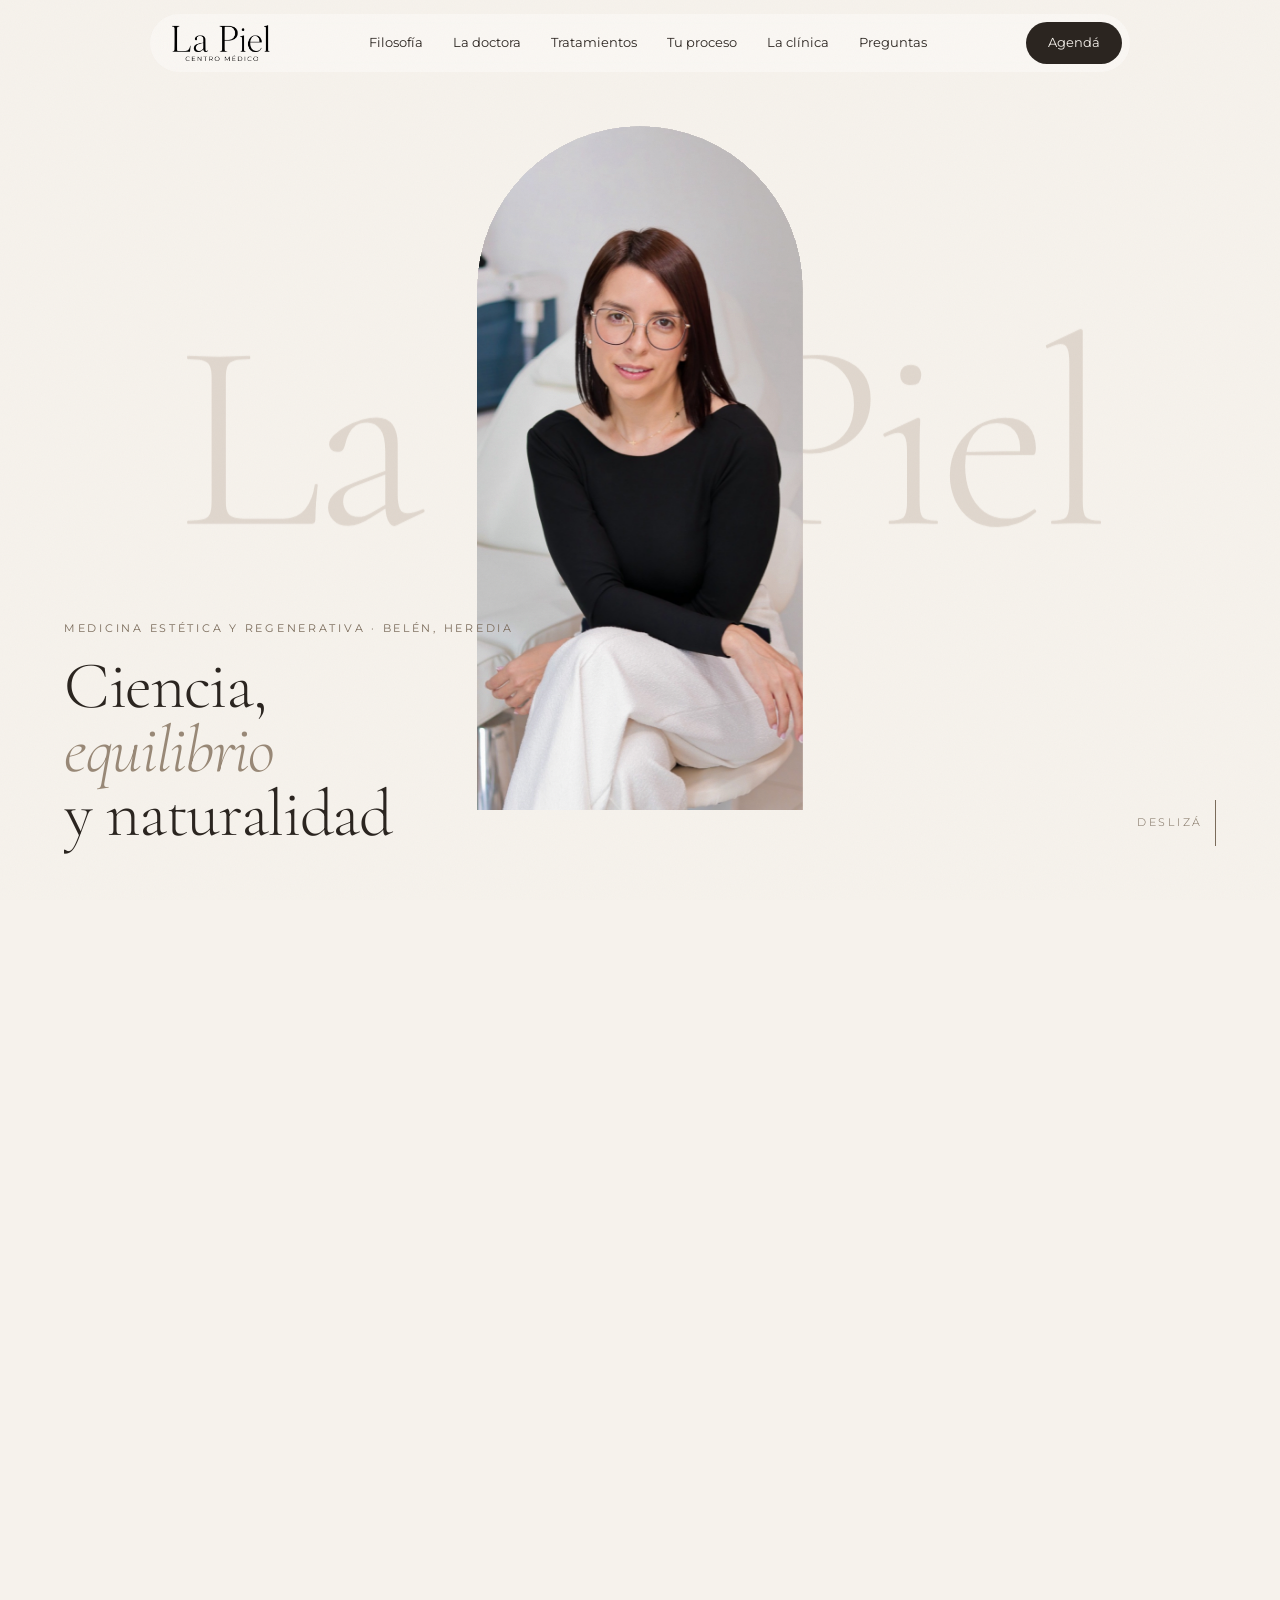
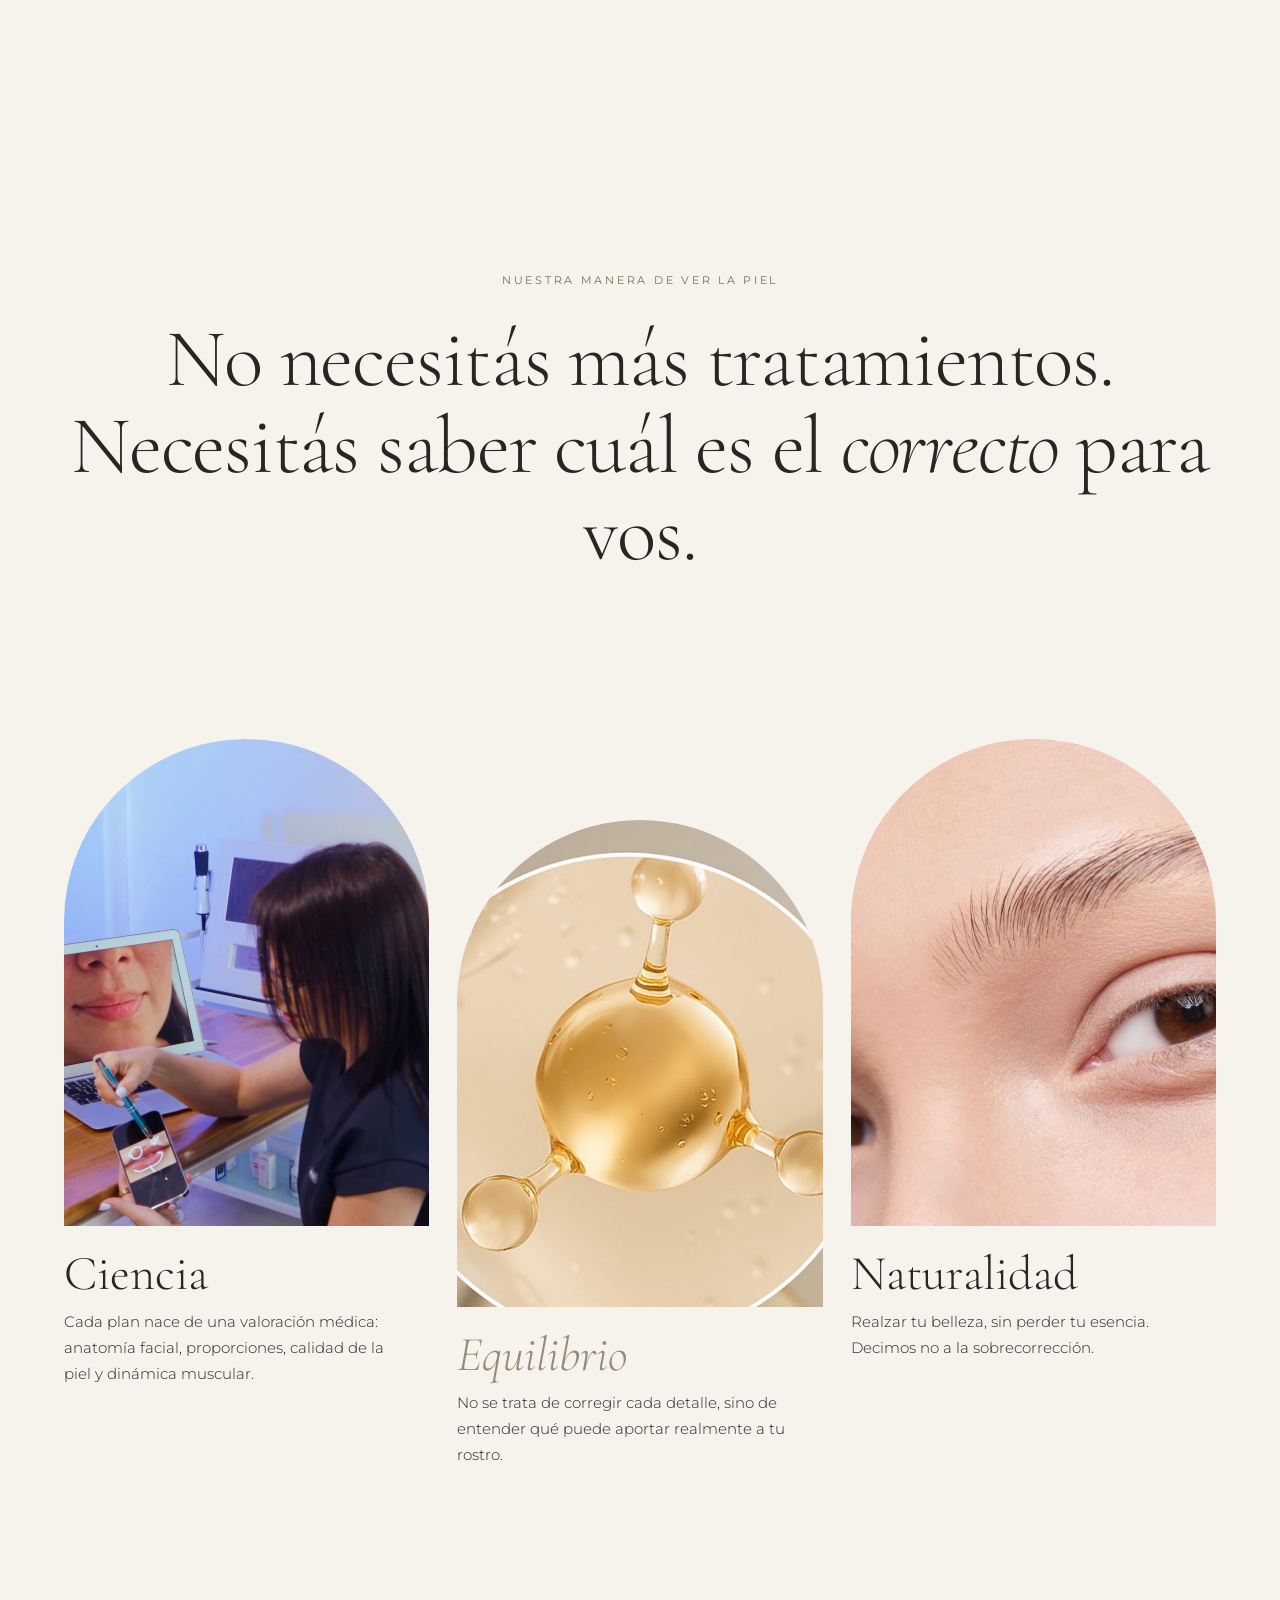
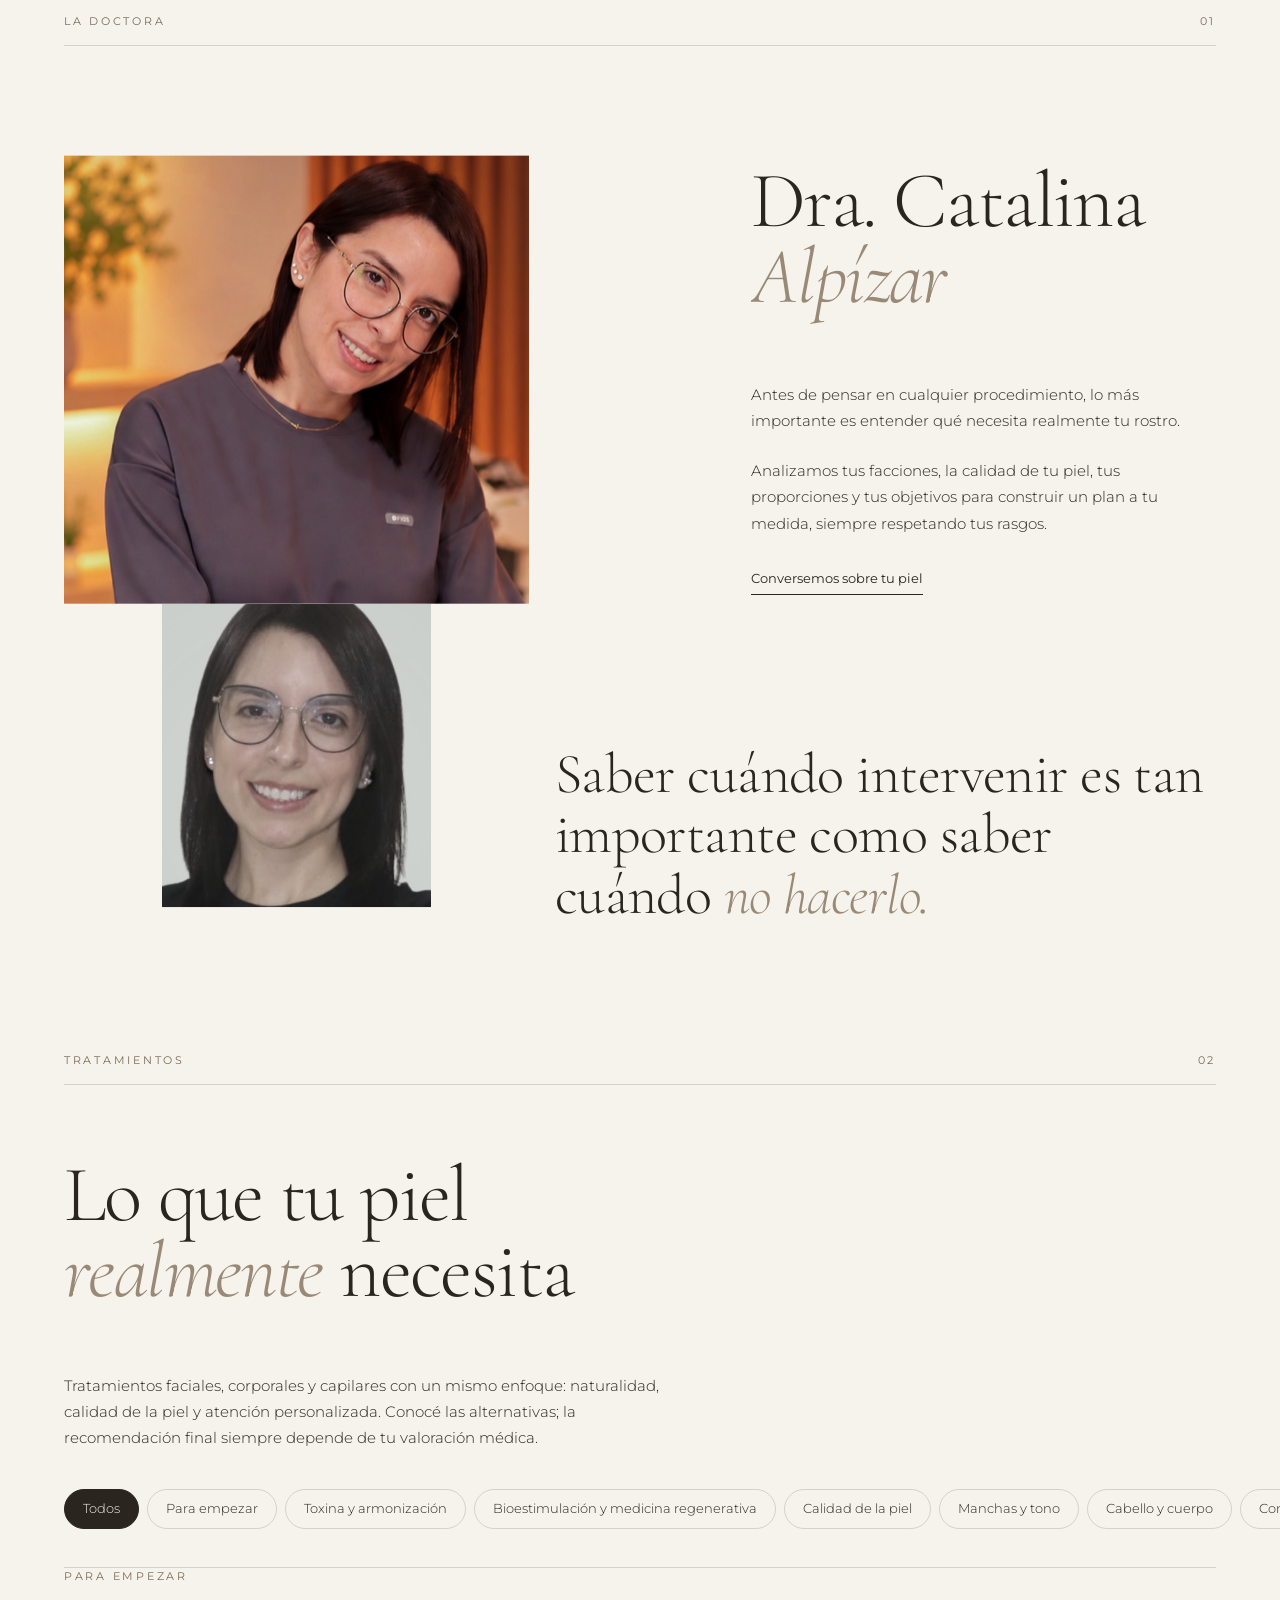
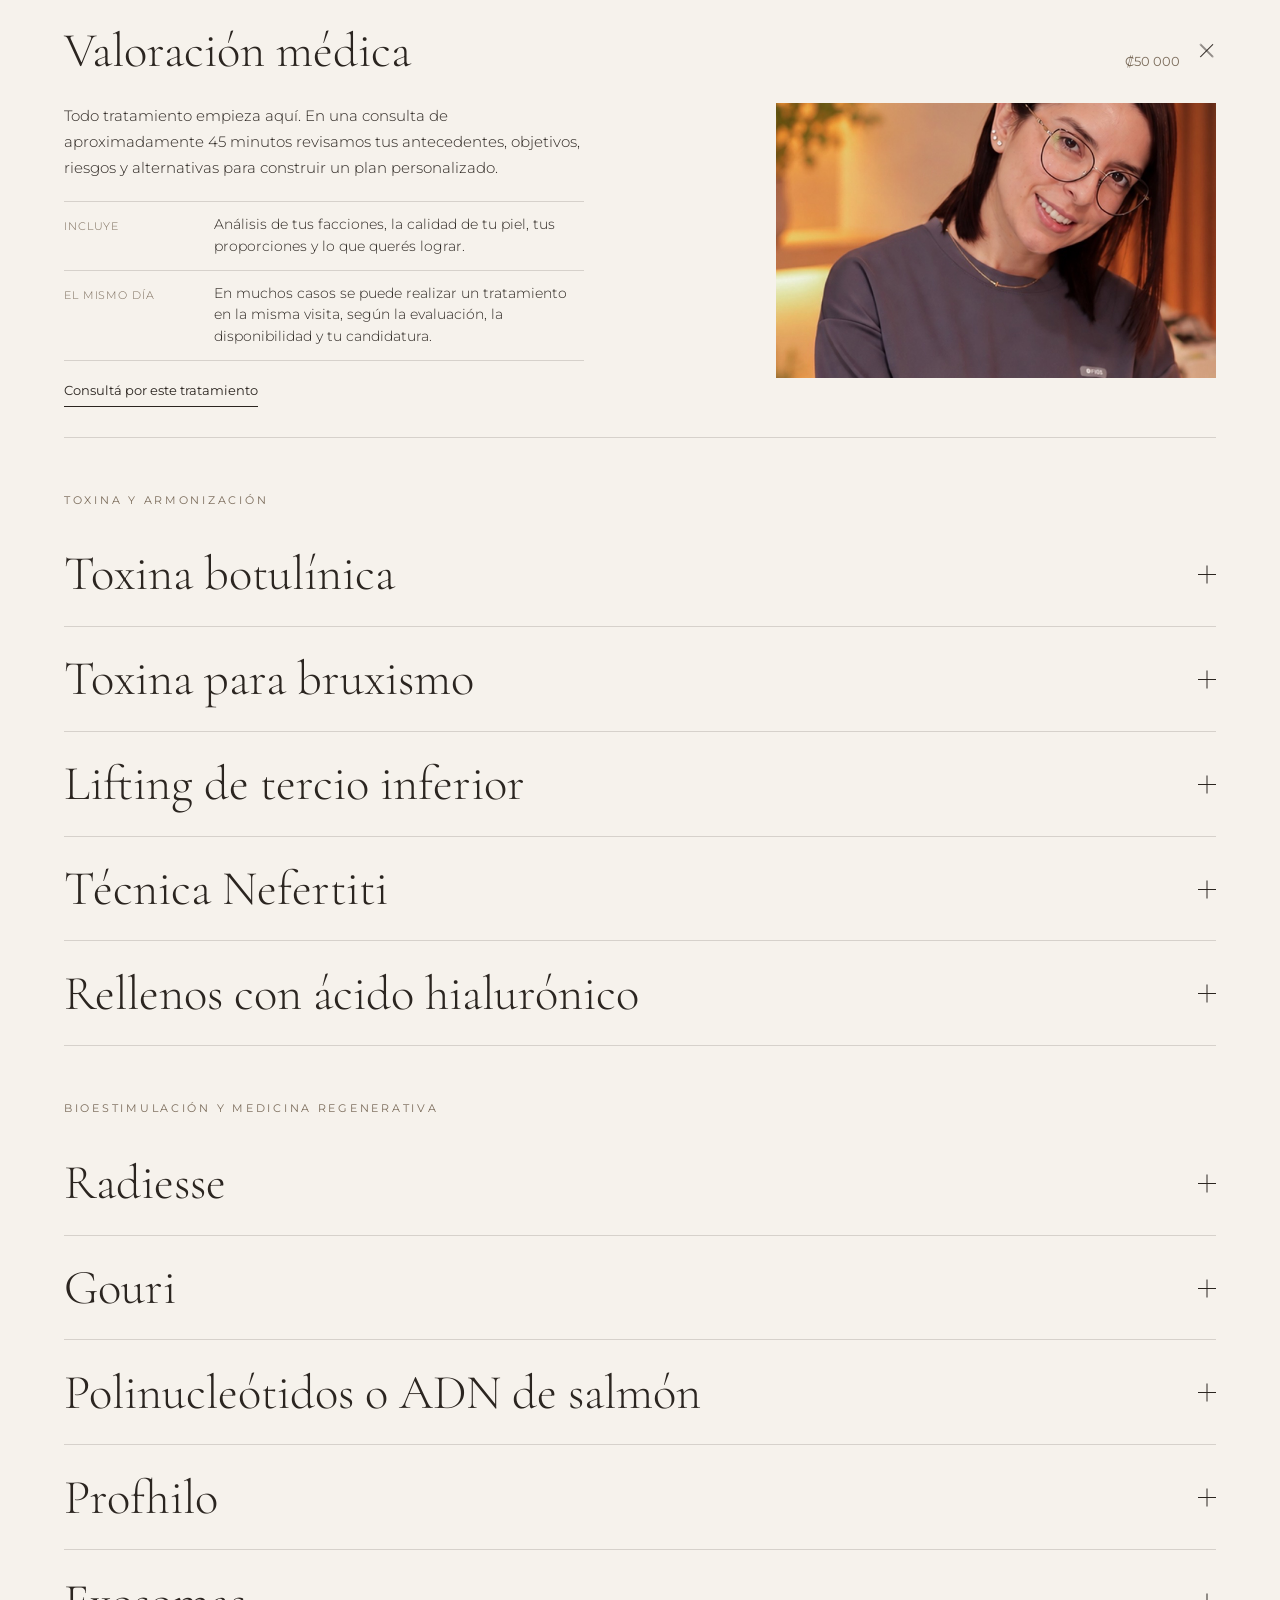
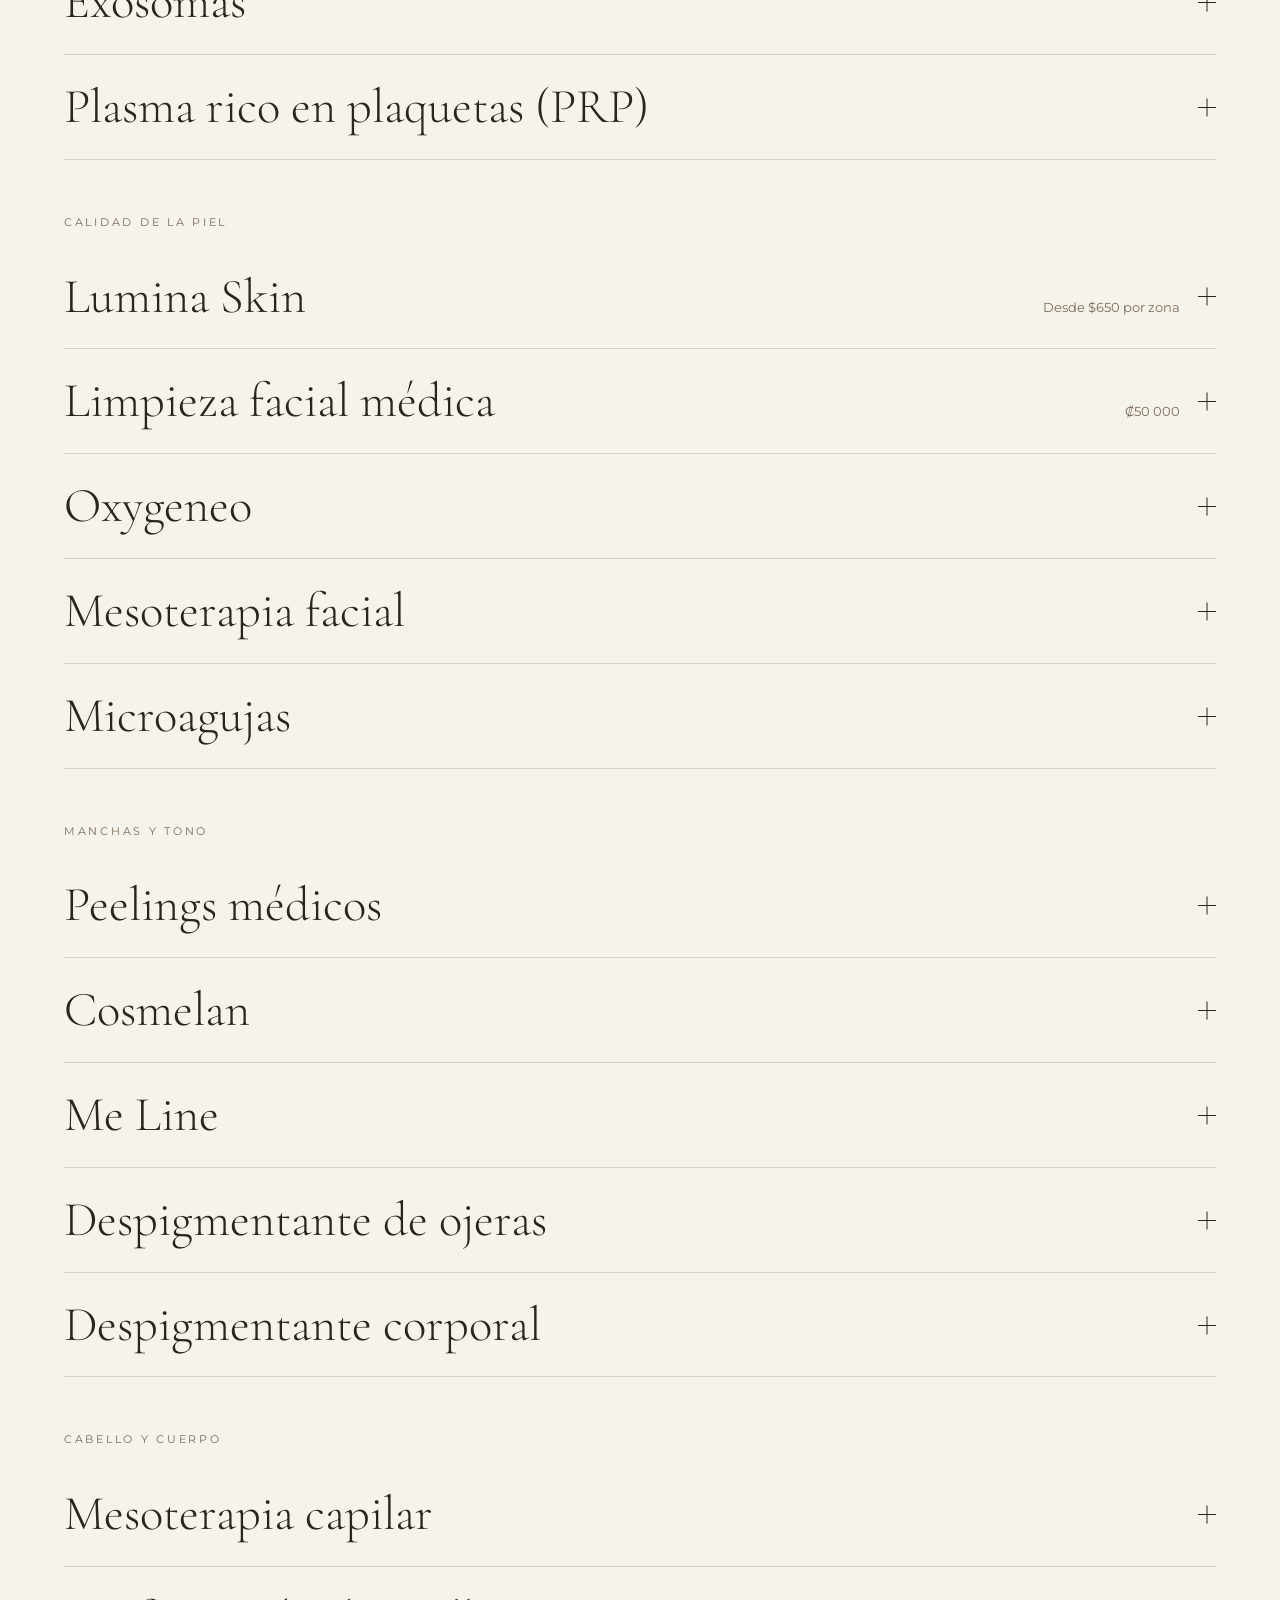
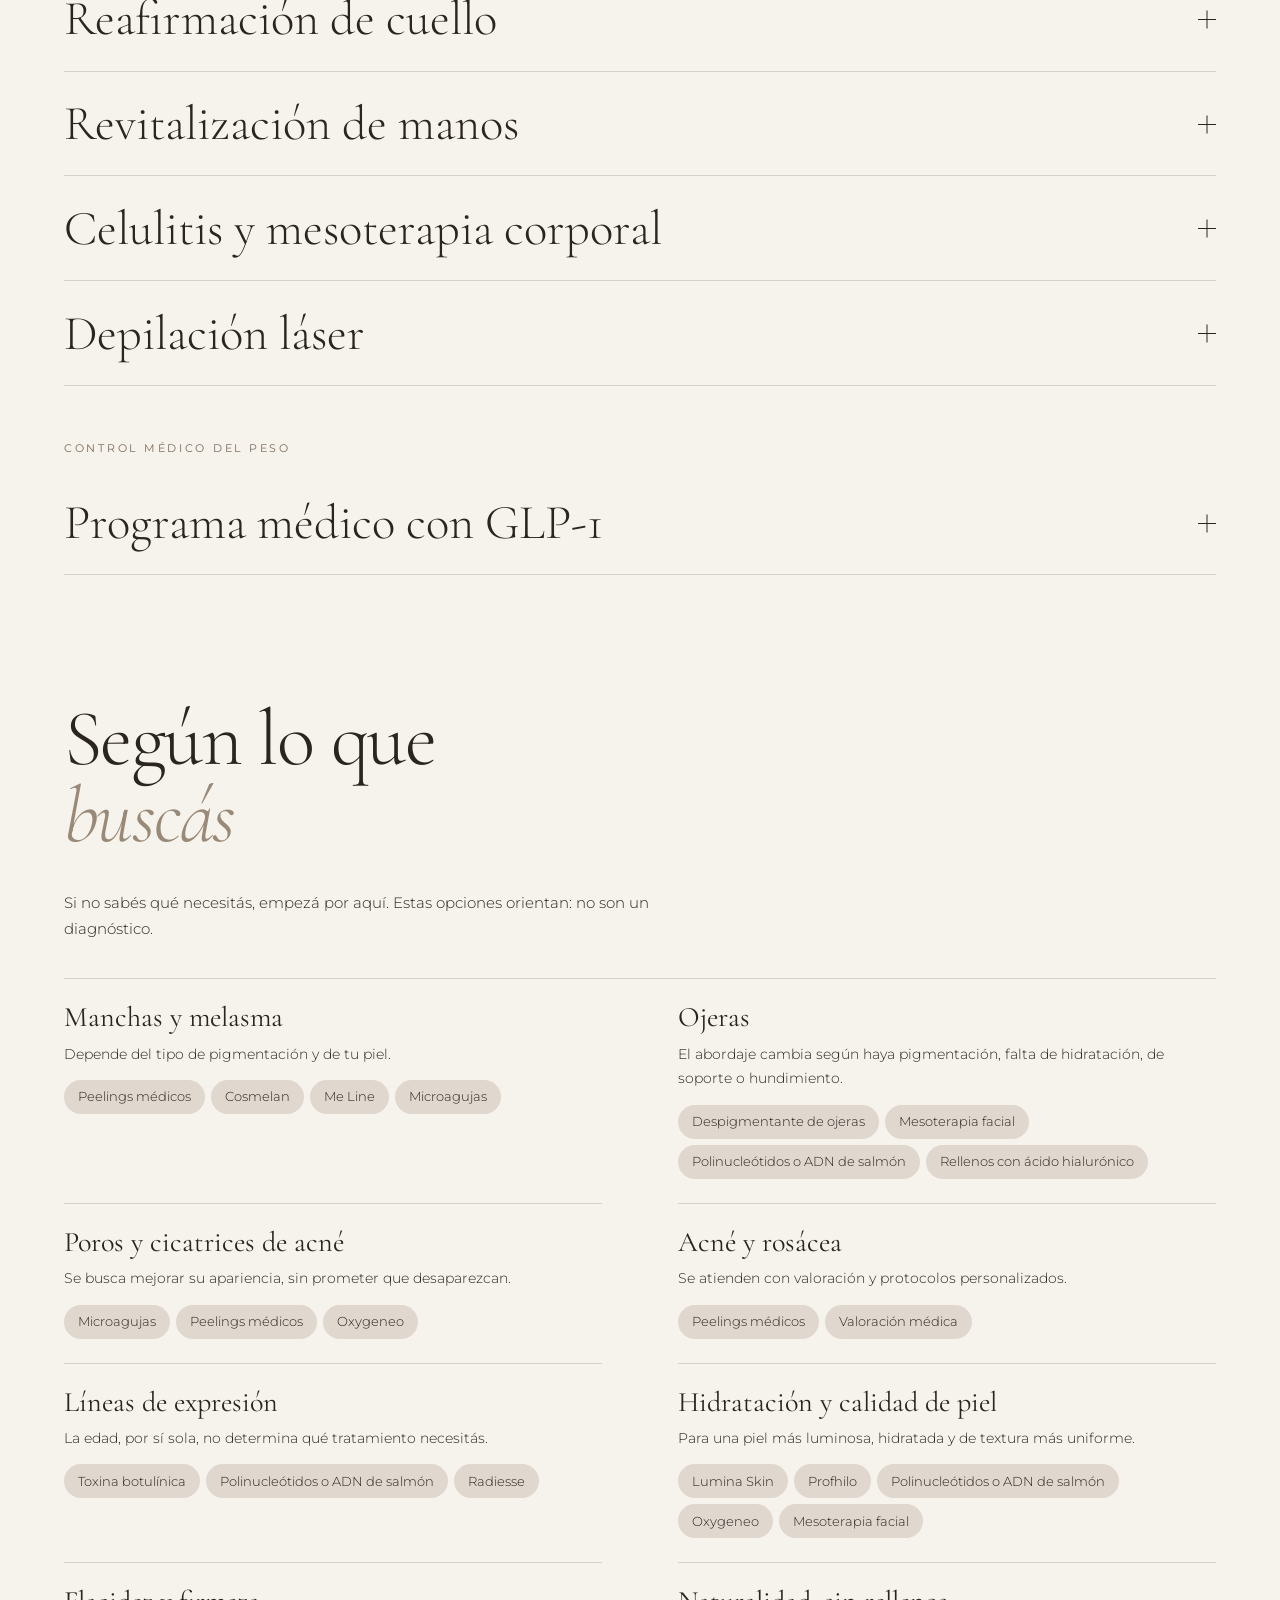
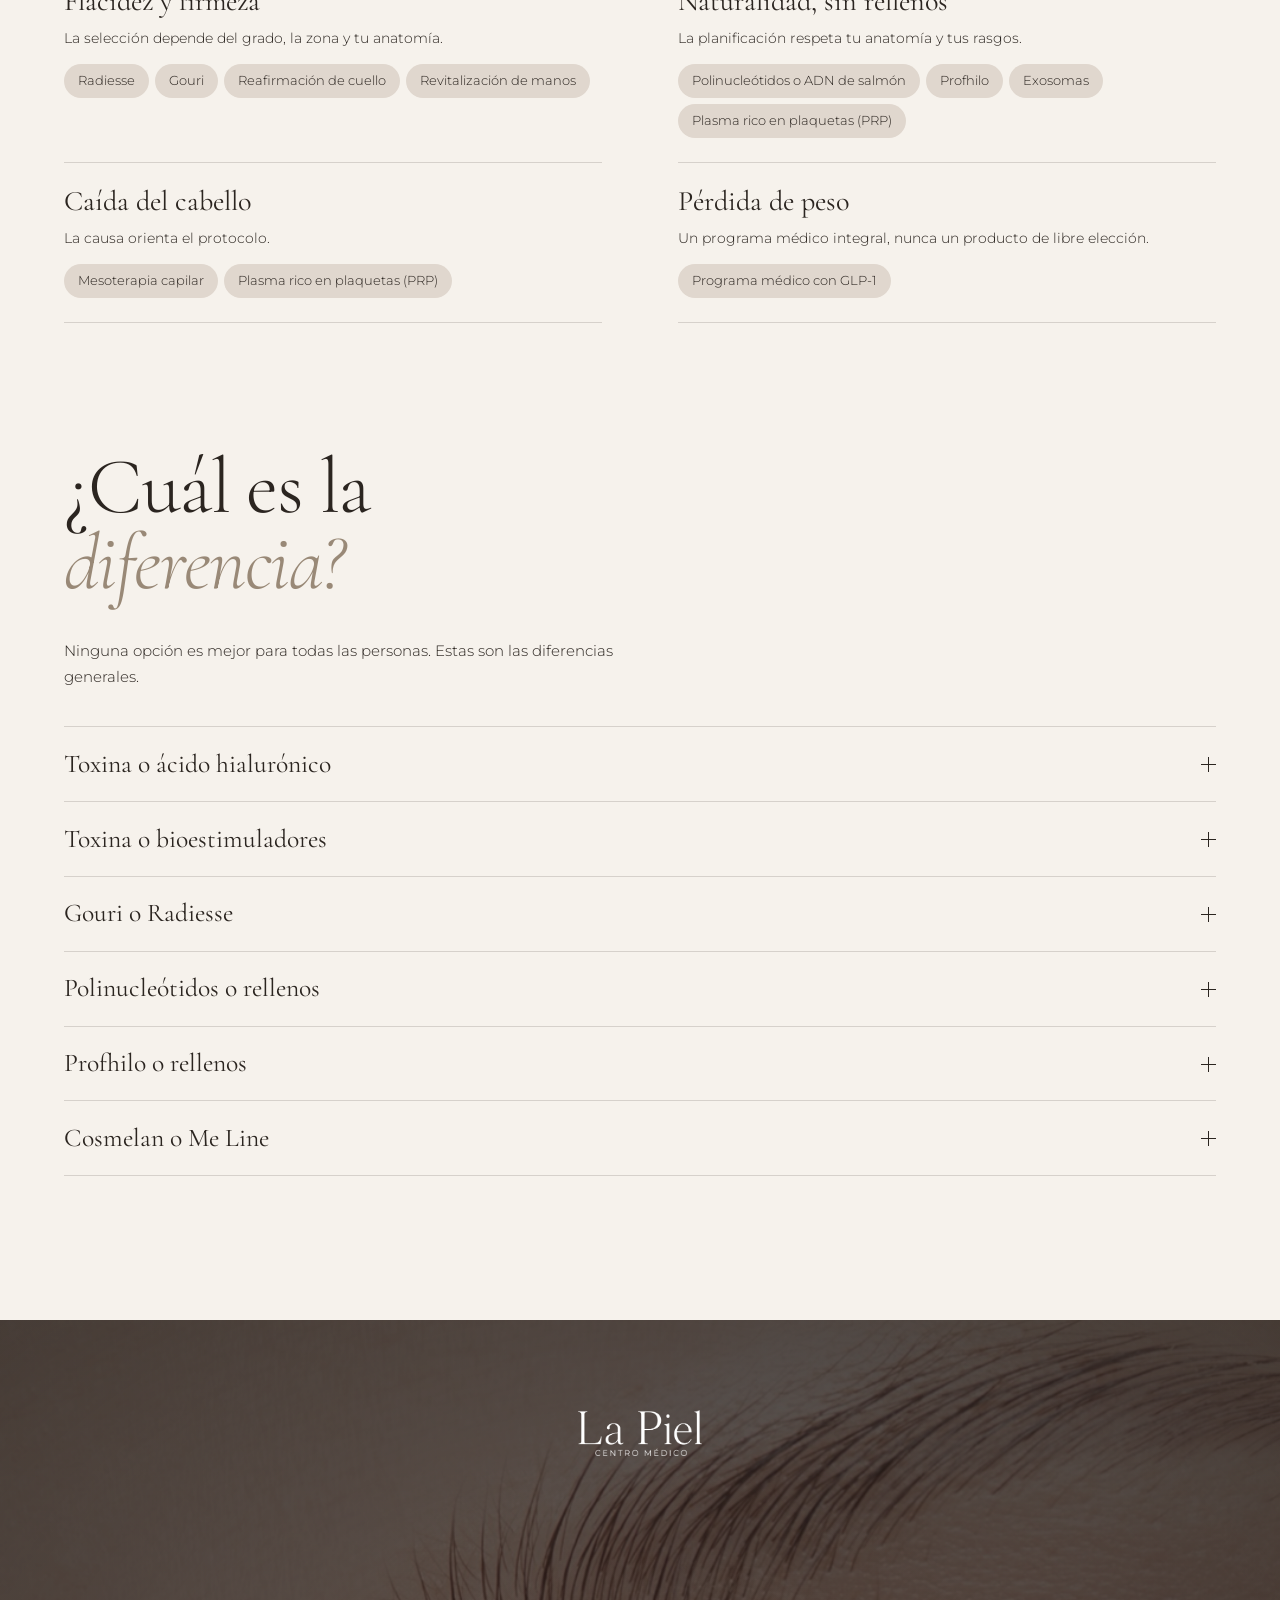
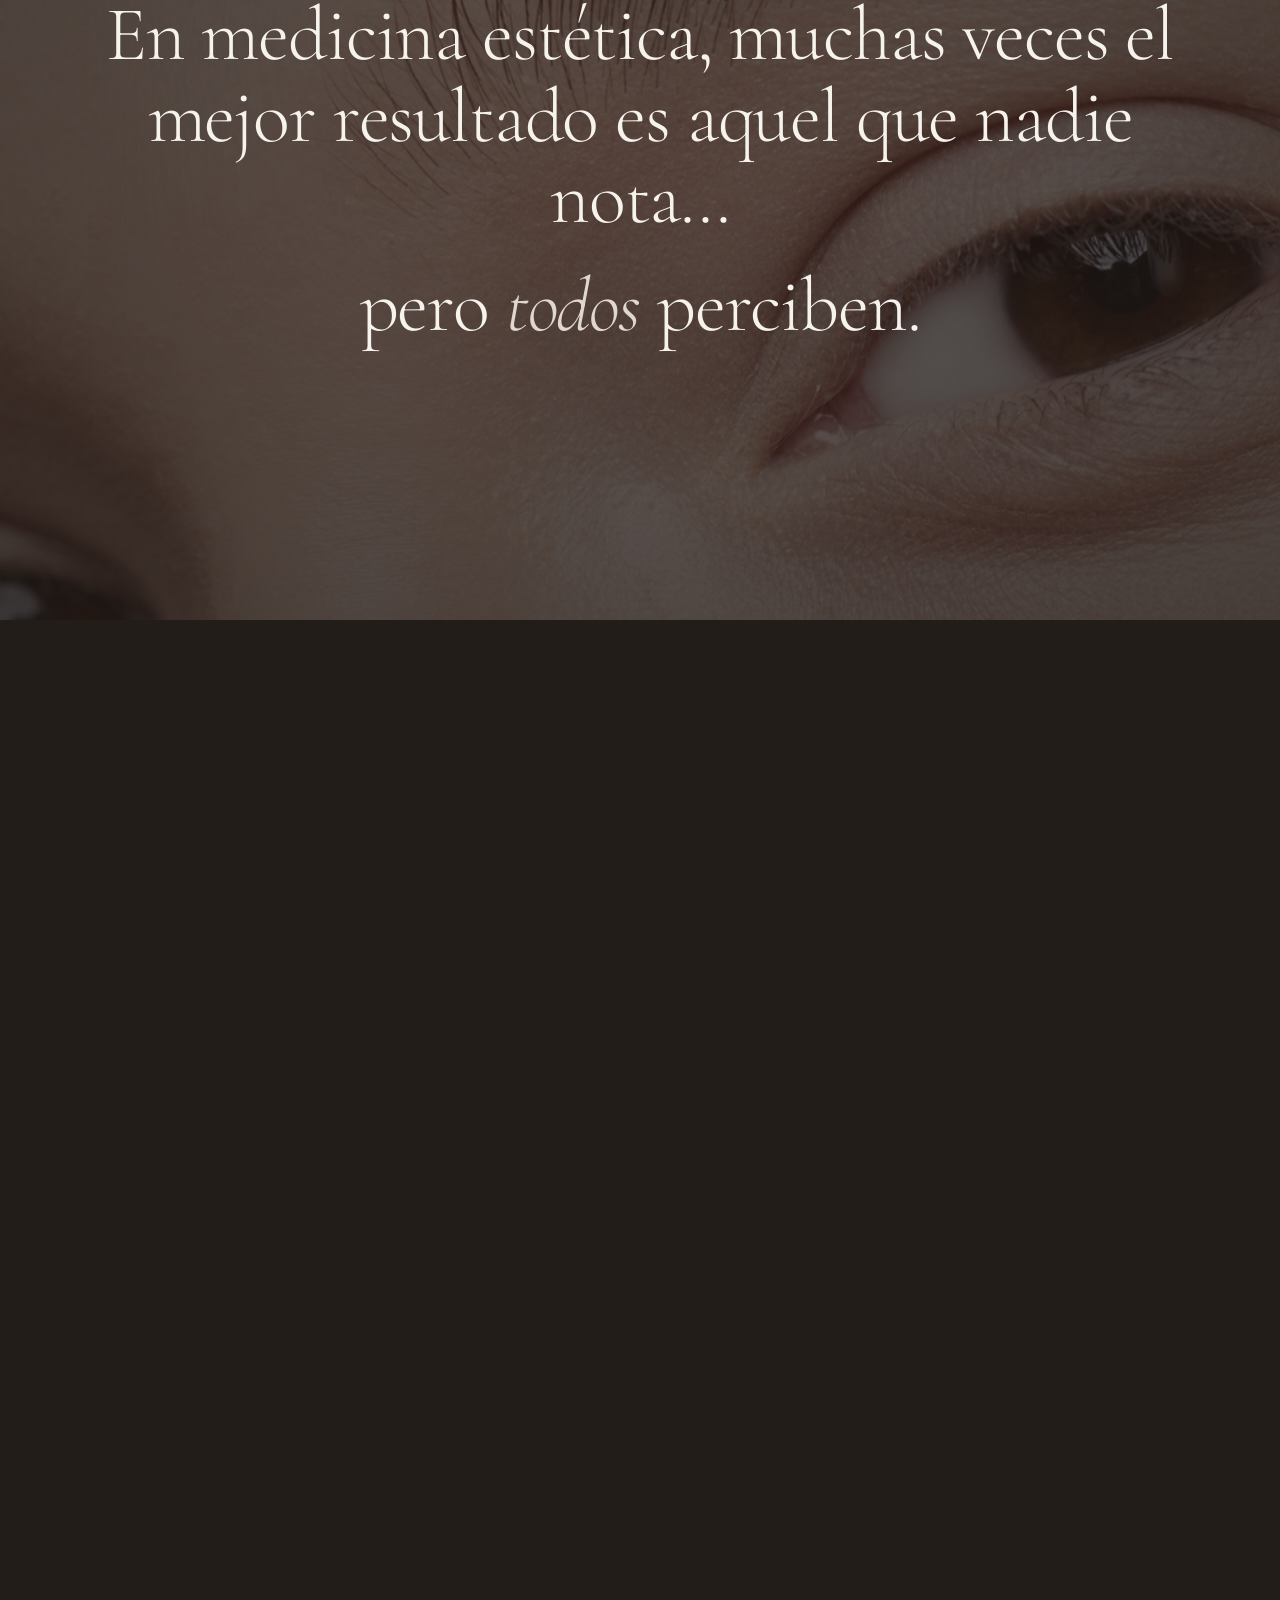
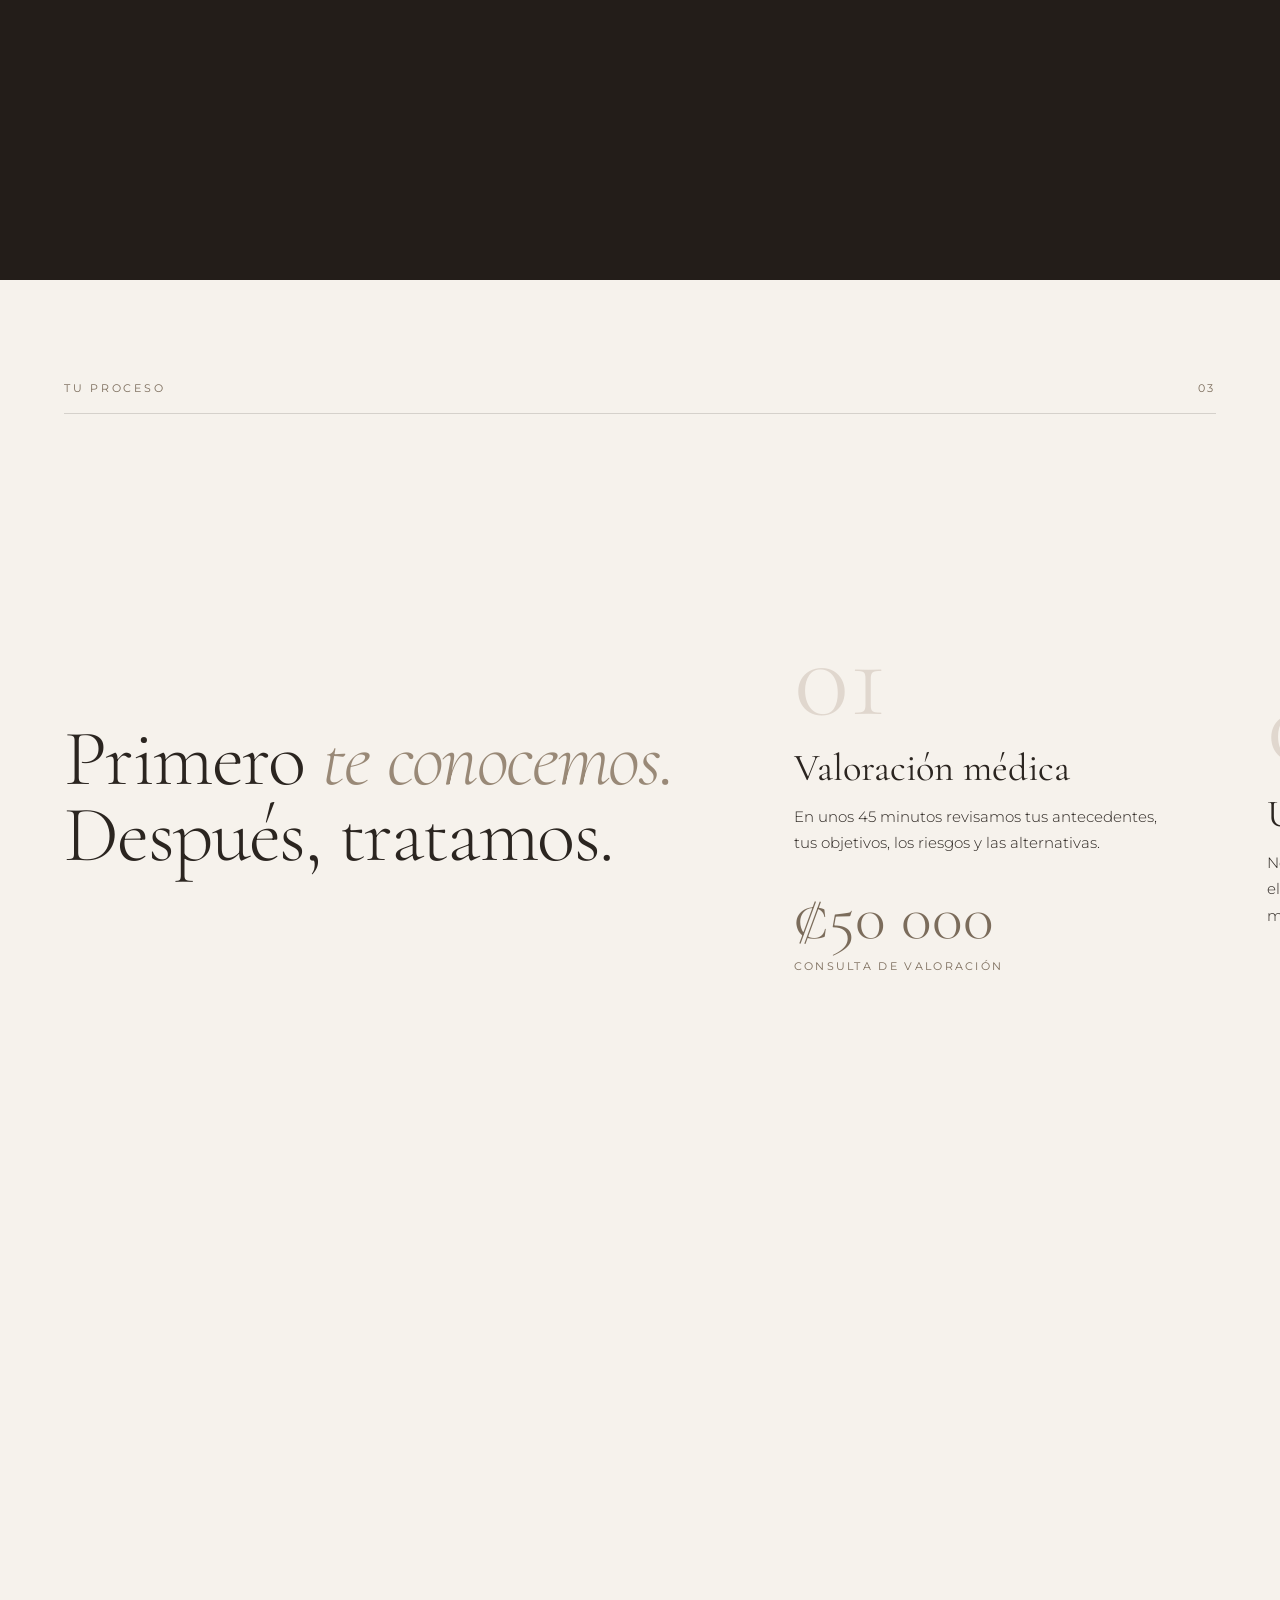
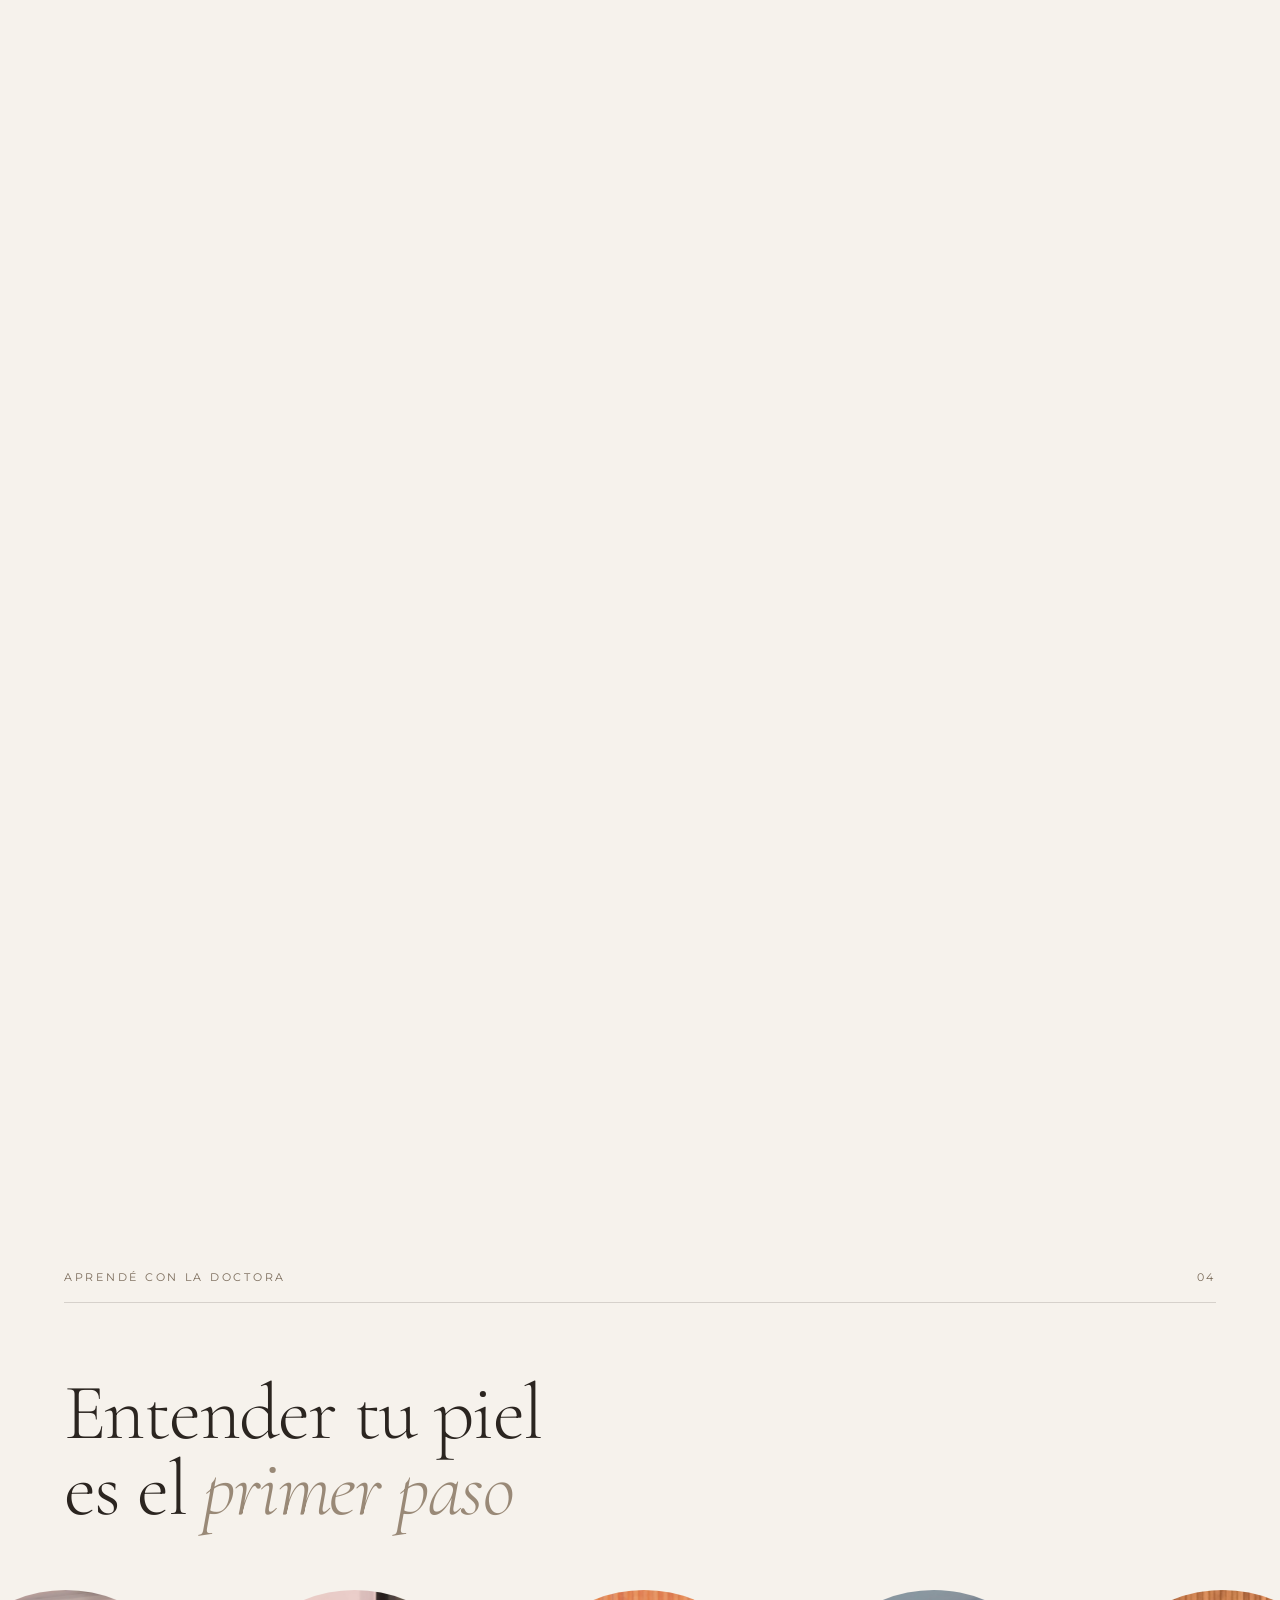
==== commit 065c6e2b: "Ortografía y redacción del sitio Biorremodelación, enlace de pago, SINPE Móvil, tasa cero, concordan" ====
--- a/index.html
+++ b/index.html
@@ -90,7 +90,7 @@
         </h2>
         <p class="etiqueta sube">Medicina estética y regenerativa</p>
         <p class="sube">Antes de pensar en cualquier procedimiento, lo más importante es entender qué necesita realmente tu rostro.</p>
-        <p class="sube">Analizamos tus facciones, la calidad de tu piel, tus proporciones y tus objetivos para construir un plan a tu medida, siempre respetando tus facciones.</p>
+        <p class="sube">Analizamos tus facciones, la calidad de tu piel, tus proporciones y tus objetivos para construir un plan a tu medida, siempre respetando tus rasgos.</p>
         <a class="enlace sube" href="https://wa.me/50664792222" target="_blank" rel="noopener">Conversemos sobre tu piel</a>
       </div>
       <figure class="foto foto-c" data-mover="-0.05"><img src="img/dra-retrato.jpg" alt="Retrato de la Dra. Catalina Alpízar" loading="lazy"></figure>
@@ -210,7 +210,7 @@
         <span class="linea"><span>Tu rutina,</span></span>
         <span class="linea"><span><em>en casa</em></span></span>
       </h2>
-      <p class="sube">Los productos que la doctora recomienda, con pago en línea o por SINPE, conectados al inventario de la clínica.</p>
+      <p class="sube">Los productos que la doctora recomienda, con pago en línea o por SINPE Móvil, conectados al inventario de la clínica.</p>
     </div>
   </section>
 
